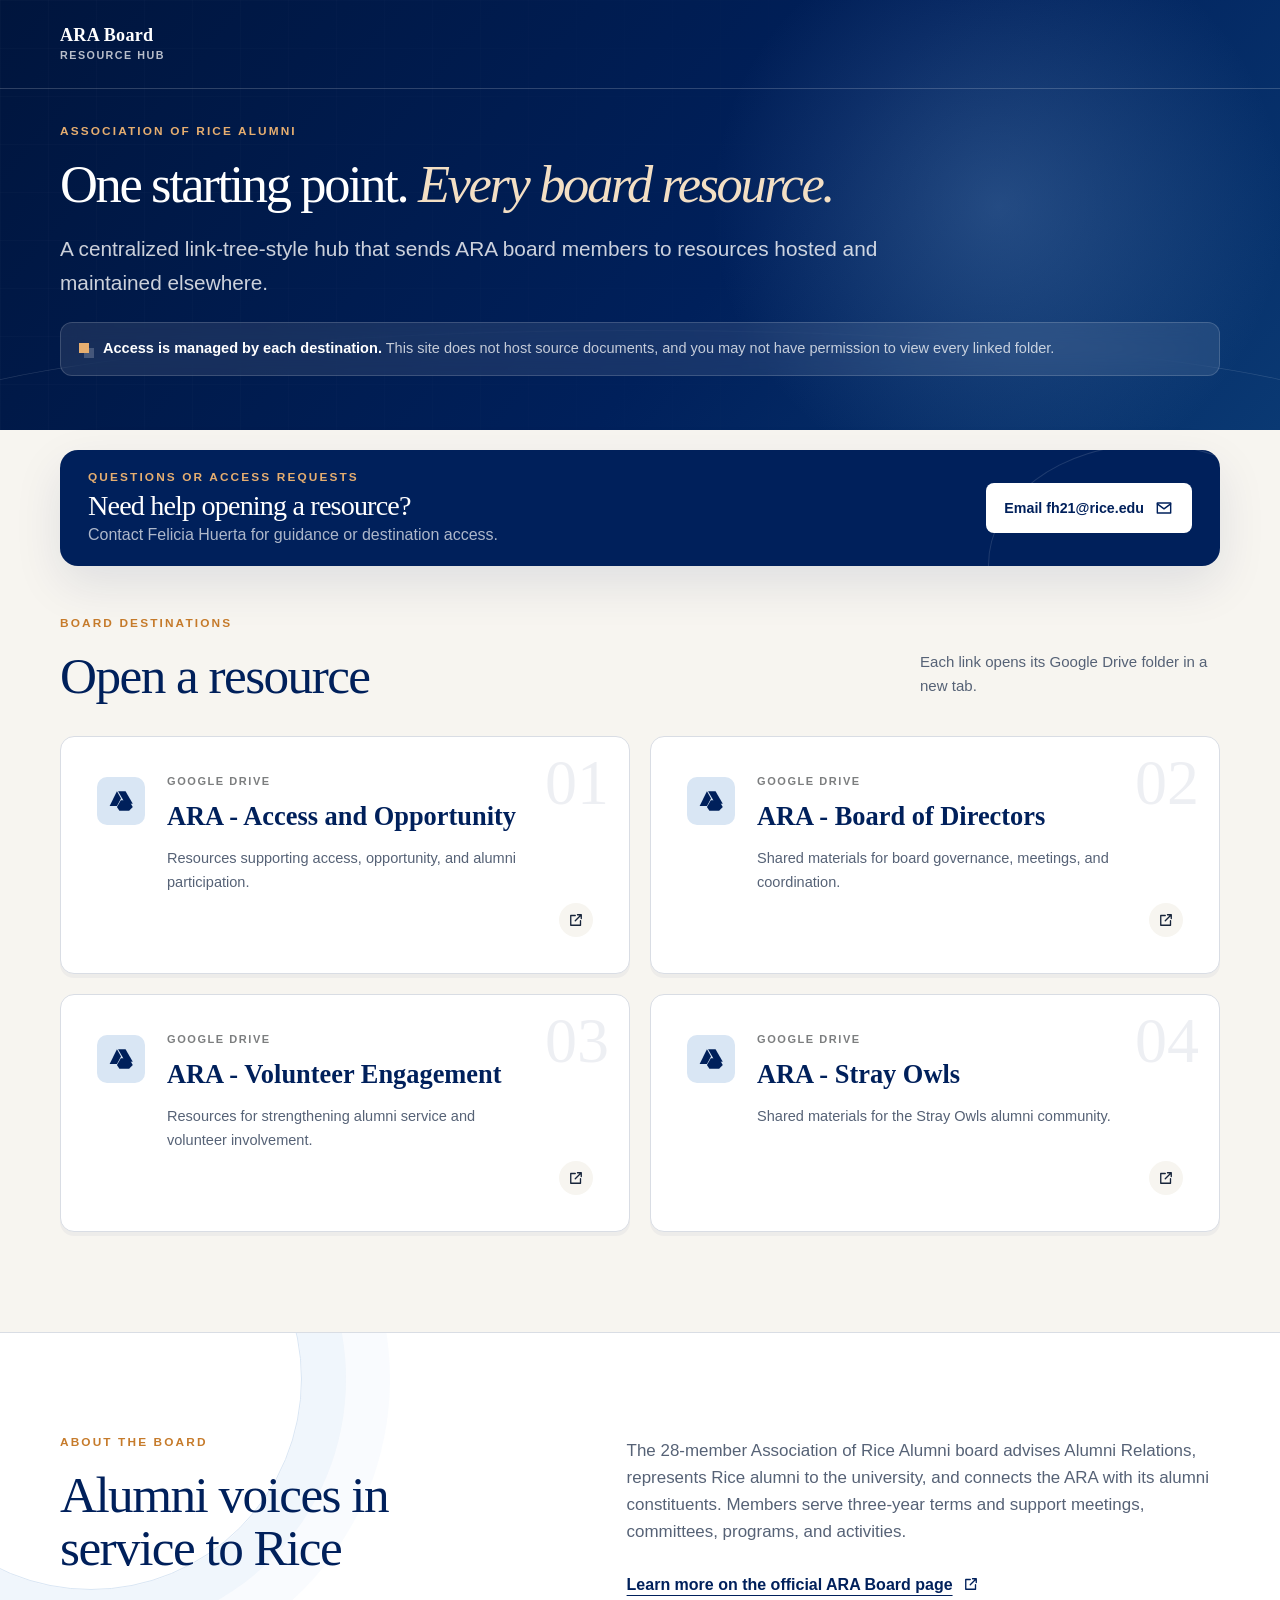
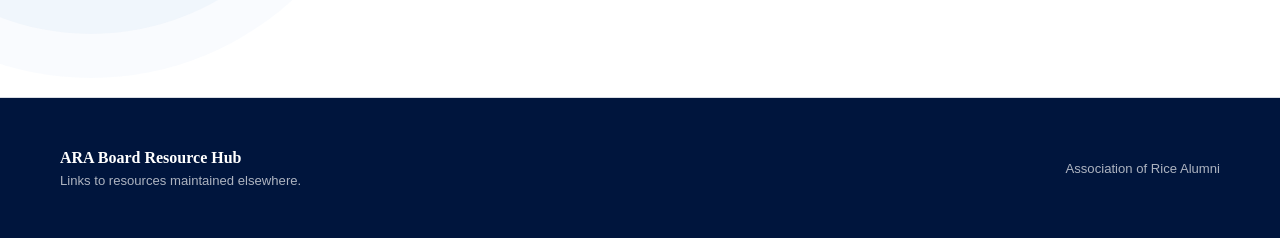
==== index.html @ 68c5cfe3 "Expand and align hero content Co-authored-by: Copilot App <223556219+Copilot@users.noreply.github.co" ====
<!doctype html>
<html lang="en">
  <head>
    <meta charset="utf-8">
    <meta name="viewport" content="width=device-width, initial-scale=1">
    <title>ARA Board Resource Hub</title>
    <meta
      name="description"
      content="A centralized link hub connecting Association of Rice Alumni board members to resources hosted elsewhere."
    >
    <meta name="theme-color" content="#00205b">
    <meta name="color-scheme" content="light">
    <link rel="canonical" href="https://carlincherry.github.io/ara-board-hub/">
    <link rel="icon" href="favicon.svg" type="image/svg+xml">

    <meta property="og:type" content="website">
    <meta property="og:site_name" content="ARA Board Resource Hub">
    <meta property="og:title" content="ARA Board Resource Hub">
    <meta
      property="og:description"
      content="One calm, centralized starting point for Association of Rice Alumni board resources."
    >
    <meta property="og:url" content="https://carlincherry.github.io/ara-board-hub/">
    <meta property="og:image" content="https://carlincherry.github.io/ara-board-hub/social-preview.svg">
    <meta property="og:image:alt" content="ARA Board Resource Hub in Rice Blue with geometric arches">

    <meta name="twitter:card" content="summary_large_image">
    <meta name="twitter:title" content="ARA Board Resource Hub">
    <meta
      name="twitter:description"
      content="A centralized starting point for Association of Rice Alumni board resources."
    >
    <meta name="twitter:image" content="https://carlincherry.github.io/ara-board-hub/social-preview.svg">

    <link rel="stylesheet" href="styles.css">
  </head>
  <body>
    <a class="skip-link" href="#main-content">Skip to main content</a>

    <header class="site-header">
      <div class="shell header-inner">
        <a class="brand" href="./" aria-label="ARA Board Resource Hub home">
          <span>
            <strong>ARA Board</strong>
            <small>Resource Hub</small>
          </span>
        </a>
      </div>
    </header>

    <main id="main-content">
      <section class="hero" aria-labelledby="hero-title">
        <div class="hero-grid" aria-hidden="true"></div>
        <div class="shell hero-inner">
          <div class="hero-copy">
            <p class="eyebrow">Association of Rice Alumni</p>
            <h1 id="hero-title">One starting point. <em>Every board resource.</em></h1>
            <p class="hero-summary">
              A centralized link-tree-style hub that sends ARA board members to
              resources hosted and maintained elsewhere.
            </p>
            <div class="access-note">
              <span class="note-marker" aria-hidden="true"></span>
              <p>
                <strong>Access is managed by each destination.</strong>
                This site does not host source documents, and you may not have
                permission to view every linked folder.
              </p>
            </div>
          </div>

        </div>
        <div class="arch-line" aria-hidden="true"></div>
      </section>

      <section class="contact shell" aria-labelledby="contact-title">
        <div class="contact-card">
          <div>
            <p class="eyebrow">Questions or access requests</p>
            <h2 id="contact-title">Need help opening a resource?</h2>
            <p>Contact Felicia Huerta for guidance or destination access.</p>
          </div>
          <a
            class="button"
            href="mailto:fh21@rice.edu?subject=ARA%20Board%20Resource%20Hub%20Access%20Request"
          >
            Email fh21@rice.edu
            <svg viewBox="0 0 24 24" aria-hidden="true">
              <path d="M4 6h16v12H4Z"/>
              <path d="m4 7 8 6 8-6"/>
            </svg>
          </a>
        </div>
      </section>

      <section class="resources shell" aria-labelledby="resources-title">
        <div class="section-heading">
          <div>
            <p class="eyebrow">Board destinations</p>
            <h2 id="resources-title">Open a resource</h2>
          </div>
          <p>Each link opens its Google Drive folder in a new tab.</p>
        </div>

        <div class="resource-grid">
          <a
            class="resource-card"
            href="https://drive.google.com/drive/folders/0AOT-ZNPkoVrcUk9PVA?usp=notify_sd_md"
            target="_blank"
            rel="noopener noreferrer"
          >
            <span class="card-number" aria-hidden="true">01</span>
            <span class="drive-icon" aria-hidden="true">
              <svg viewBox="0 0 32 32">
                <path d="m11 4 5 9-5 9H2l9-18Z"/>
                <path d="m12.4 4h9.2l8.9 15.5h-9.2Z"/>
                <path d="M11 23.5 15.8 15h10l4.7 8.5-4.5 4.4H14Z"/>
              </svg>
            </span>
            <span class="card-content">
              <span class="card-kicker">Google Drive</span>
              <strong>ARA - Access and Opportunity</strong>
              <span>Resources supporting access, opportunity, and alumni participation.</span>
            </span>
            <span class="external-icon" aria-label="Opens in a new tab">
              <svg viewBox="0 0 24 24" aria-hidden="true">
                <path d="M14 5h5v5M19 5l-8 8M18 13v6H5V6h6"/>
              </svg>
            </span>
          </a>

          <a
            class="resource-card"
            href="https://drive.google.com/drive/folders/0AHT7rXlVCtpeUk9PVA?usp=notify_sd_md"
            target="_blank"
            rel="noopener noreferrer"
          >
            <span class="card-number" aria-hidden="true">02</span>
            <span class="drive-icon" aria-hidden="true">
              <svg viewBox="0 0 32 32">
                <path d="m11 4 5 9-5 9H2l9-18Z"/>
                <path d="m12.4 4h9.2l8.9 15.5h-9.2Z"/>
                <path d="M11 23.5 15.8 15h10l4.7 8.5-4.5 4.4H14Z"/>
              </svg>
            </span>
            <span class="card-content">
              <span class="card-kicker">Google Drive</span>
              <strong>ARA - Board of Directors</strong>
              <span>Shared materials for board governance, meetings, and coordination.</span>
            </span>
            <span class="external-icon" aria-label="Opens in a new tab">
              <svg viewBox="0 0 24 24" aria-hidden="true">
                <path d="M14 5h5v5M19 5l-8 8M18 13v6H5V6h6"/>
              </svg>
            </span>
          </a>

          <a
            class="resource-card"
            href="https://drive.google.com/drive/folders/0AP854GSieZZxUk9PVA?usp=notify_sd_md"
            target="_blank"
            rel="noopener noreferrer"
          >
            <span class="card-number" aria-hidden="true">03</span>
            <span class="drive-icon" aria-hidden="true">
              <svg viewBox="0 0 32 32">
                <path d="m11 4 5 9-5 9H2l9-18Z"/>
                <path d="m12.4 4h9.2l8.9 15.5h-9.2Z"/>
                <path d="M11 23.5 15.8 15h10l4.7 8.5-4.5 4.4H14Z"/>
              </svg>
            </span>
            <span class="card-content">
              <span class="card-kicker">Google Drive</span>
              <strong>ARA - Volunteer Engagement</strong>
              <span>Resources for strengthening alumni service and volunteer involvement.</span>
            </span>
            <span class="external-icon" aria-label="Opens in a new tab">
              <svg viewBox="0 0 24 24" aria-hidden="true">
                <path d="M14 5h5v5M19 5l-8 8M18 13v6H5V6h6"/>
              </svg>
            </span>
          </a>

          <a
            class="resource-card"
            href="https://drive.google.com/drive/folders/0AAmMBZt8dswPUk9PVA?usp=notify_sd_md"
            target="_blank"
            rel="noopener noreferrer"
          >
            <span class="card-number" aria-hidden="true">04</span>
            <span class="drive-icon" aria-hidden="true">
              <svg viewBox="0 0 32 32">
                <path d="m11 4 5 9-5 9H2l9-18Z"/>
                <path d="m12.4 4h9.2l8.9 15.5h-9.2Z"/>
                <path d="M11 23.5 15.8 15h10l4.7 8.5-4.5 4.4H14Z"/>
              </svg>
            </span>
            <span class="card-content">
              <span class="card-kicker">Google Drive</span>
              <strong>ARA - Stray Owls</strong>
              <span>Shared materials for the Stray Owls alumni community.</span>
            </span>
            <span class="external-icon" aria-label="Opens in a new tab">
              <svg viewBox="0 0 24 24" aria-hidden="true">
                <path d="M14 5h5v5M19 5l-8 8M18 13v6H5V6h6"/>
              </svg>
            </span>
          </a>
        </div>
      </section>

      <section class="board-context" aria-labelledby="board-title">
        <div class="shell context-grid">
          <div class="context-heading">
            <p class="eyebrow">About the board</p>
            <h2 id="board-title">Alumni voices in service to Rice</h2>
          </div>
          <div class="context-copy">
            <p>
              The 28-member Association of Rice Alumni board advises Alumni
              Relations, represents Rice alumni to the university, and connects
              the ARA with its alumni constituents. Members serve three-year
              terms and support meetings, committees, programs, and activities.
            </p>
            <a
              class="text-link"
              href="https://alumni.rice.edu/board"
              target="_blank"
              rel="noopener noreferrer"
            >
              Learn more on the official ARA Board page
              <svg viewBox="0 0 24 24" aria-hidden="true">
                <path d="M14 5h5v5M19 5l-8 8M18 13v6H5V6h6"/>
              </svg>
            </a>
          </div>
        </div>
      </section>

    </main>

    <footer class="site-footer">
      <div class="shell footer-inner">
        <p><strong>ARA Board Resource Hub</strong><br>Links to resources maintained elsewhere.</p>
        <p>Association of Rice Alumni</p>
      </div>
    </footer>
  </body>
</html>
---- styles.css ----
:root {
  --rice-blue: #00205b;
  --rice-blue-deep: #00153d;
  --rice-blue-light: #d9e6f4;
  --rice-gray: #7c7e7f;
  --ink: #17243a;
  --muted: #566276;
  --paper: #f7f5f0;
  --white: #ffffff;
  --warm: #c67b2b;
  --warm-light: #f3dfc4;
  --line: #d9dde4;
  --shadow: 0 18px 48px rgba(0, 32, 91, 0.1);
  --serif: Georgia, "Times New Roman", serif;
  --sans: Inter, ui-sans-serif, -apple-system, BlinkMacSystemFont, "Segoe UI", sans-serif;
}

* {
  box-sizing: border-box;
}

html {
  scroll-behavior: smooth;
}

body {
  margin: 0;
  color: var(--ink);
  background: var(--paper);
  font-family: var(--sans);
  line-height: 1.6;
  -webkit-font-smoothing: antialiased;
}

a {
  color: inherit;
}

svg {
  display: block;
}

.shell {
  width: min(1160px, calc(100% - 40px));
  margin-inline: auto;
}

.skip-link {
  position: fixed;
  z-index: 100;
  top: 12px;
  left: 12px;
  padding: 10px 16px;
  color: var(--white);
  background: var(--rice-blue);
  border-radius: 6px;
  font-weight: 700;
  transform: translateY(-150%);
  transition: transform 160ms ease;
}

.skip-link:focus {
  transform: translateY(0);
}

:focus-visible {
  outline: 3px solid var(--warm);
  outline-offset: 4px;
}

.site-header {
  position: absolute;
  z-index: 10;
  top: 0;
  width: 100%;
  color: var(--white);
  border-bottom: 1px solid rgba(255, 255, 255, 0.18);
}

.header-inner {
  display: flex;
  min-height: 88px;
  align-items: center;
  justify-content: space-between;
  gap: 24px;
}

.brand {
  display: inline-flex;
  align-items: center;
  text-decoration: none;
}

.brand span {
  display: grid;
  line-height: 1.1;
}

.brand strong {
  font-family: var(--serif);
  font-size: 1.13rem;
  letter-spacing: 0.015em;
}

.brand small {
  margin-top: 4px;
  color: rgba(255, 255, 255, 0.72);
  font-size: 0.67rem;
  font-weight: 700;
  letter-spacing: 0.14em;
  text-transform: uppercase;
}

.hero {
  position: relative;
  min-height: 430px;
  overflow: hidden;
  color: var(--white);
  background:
    radial-gradient(circle at 78% 48%, rgba(112, 156, 205, 0.3), transparent 28%),
    linear-gradient(130deg, var(--rice-blue-deep), var(--rice-blue) 58%, #0a3973);
}

.hero-grid {
  position: absolute;
  inset: 0;
  opacity: 0.14;
  background-image:
    linear-gradient(rgba(255, 255, 255, 0.12) 1px, transparent 1px),
    linear-gradient(90deg, rgba(255, 255, 255, 0.12) 1px, transparent 1px);
  background-size: 48px 48px;
  mask-image: linear-gradient(to right, black, transparent 78%);
}

.hero-inner {
  position: relative;
  z-index: 1;
  display: grid;
  min-height: 430px;
  padding-block: 104px 36px;
  align-items: center;
  grid-template-columns: minmax(0, 1fr);
}

.eyebrow {
  margin: 0 0 16px;
  color: var(--warm);
  font-size: 0.74rem;
  font-weight: 800;
  letter-spacing: 0.18em;
  text-transform: uppercase;
}

.hero .eyebrow {
  color: #e6ae70;
}

h1,
h2 {
  margin: 0;
  font-family: var(--serif);
  font-weight: 500;
  line-height: 1.04;
}

h1 {
  max-width: 1160px;
  font-size: clamp(2.65rem, 4.1vw, 3.85rem);
  letter-spacing: -0.045em;
}

h1 em {
  color: var(--warm-light);
  font-weight: inherit;
}

h2 {
  color: var(--rice-blue);
  font-size: clamp(2.1rem, 4vw, 3.35rem);
  letter-spacing: -0.03em;
}

.hero-summary {
  max-width: 920px;
  margin: 20px 0 0;
  color: rgba(255, 255, 255, 0.8);
  font-size: clamp(1.05rem, 1.8vw, 1.3rem);
  line-height: 1.65;
}

.access-note {
  display: flex;
  max-width: 1160px;
  margin-top: 22px;
  padding: 14px 18px;
  align-items: flex-start;
  gap: 14px;
  background: rgba(255, 255, 255, 0.09);
  border: 1px solid rgba(255, 255, 255, 0.16);
  border-radius: 12px;
  backdrop-filter: blur(10px);
}

.note-marker {
  width: 10px;
  height: 10px;
  margin-top: 6px;
  flex: 0 0 auto;
  background: #e6ae70;
  box-shadow: 5px 5px 0 rgba(255, 255, 255, 0.2);
}

.access-note p {
  margin: 0;
  color: rgba(255, 255, 255, 0.75);
  font-size: 0.91rem;
}

.access-note strong {
  color: var(--white);
}

.arch-line {
  position: absolute;
  bottom: -120px;
  left: 50%;
  width: 120%;
  height: 220px;
  border: 1px solid rgba(255, 255, 255, 0.14);
  border-radius: 50% 50% 0 0;
  transform: translateX(-50%);
}

.resources {
  padding-block: 48px 100px;
}

.section-heading {
  display: flex;
  margin-bottom: 34px;
  align-items: end;
  justify-content: space-between;
  gap: 30px;
}

.section-heading p:last-child {
  max-width: 300px;
  margin: 0 0 4px;
  color: var(--muted);
  font-size: 0.94rem;
}

.resource-grid {
  display: grid;
  grid-template-columns: repeat(2, minmax(0, 1fr));
  gap: 20px;
}

.resource-card {
  position: relative;
  display: grid;
  min-height: 238px;
  padding: 36px;
  overflow: hidden;
  color: var(--ink);
  background: var(--white);
  border: 1px solid var(--line);
  border-radius: 14px;
  box-shadow: 0 4px 0 rgba(0, 32, 91, 0.04);
  text-decoration: none;
  grid-template-columns: auto 1fr auto;
  gap: 22px;
  transition:
    border-color 220ms ease,
    box-shadow 220ms ease,
    transform 220ms ease;
}

.resource-card::after {
  position: absolute;
  right: 0;
  bottom: 0;
  width: 74px;
  height: 74px;
  background: var(--rice-blue-light);
  border-radius: 80px 0 0;
  content: "";
  opacity: 0;
  transition: opacity 220ms ease;
}

.resource-card:hover {
  border-color: rgba(0, 32, 91, 0.35);
  box-shadow: var(--shadow);
  transform: translateY(-5px);
}

.resource-card:hover::after {
  opacity: 0.6;
}

.card-number {
  position: absolute;
  top: 14px;
  right: 20px;
  color: rgba(0, 32, 91, 0.07);
  font-family: var(--serif);
  font-size: 4rem;
  line-height: 1;
}

.drive-icon {
  display: grid;
  width: 48px;
  height: 48px;
  margin-top: 4px;
  background: var(--rice-blue-light);
  border-radius: 10px;
  place-items: center;
}

.drive-icon svg {
  width: 26px;
  fill: var(--rice-blue);
}

.card-content {
  display: flex;
  flex-direction: column;
}

.card-kicker {
  margin-bottom: 10px;
  color: var(--rice-gray);
  font-size: 0.69rem;
  font-weight: 800;
  letter-spacing: 0.14em;
  text-transform: uppercase;
}

.card-content strong {
  max-width: 360px;
  color: var(--rice-blue);
  font-family: var(--serif);
  font-size: 1.65rem;
  font-weight: 600;
  line-height: 1.16;
}

.card-content > span:last-child {
  max-width: 360px;
  margin-top: 16px;
  color: var(--muted);
  font-size: 0.91rem;
}

.external-icon {
  position: relative;
  z-index: 1;
  display: grid;
  width: 34px;
  height: 34px;
  align-self: end;
  background: var(--paper);
  border-radius: 50%;
  place-items: center;
  transition:
    background 220ms ease,
    color 220ms ease;
}

.resource-card:hover .external-icon {
  color: var(--white);
  background: var(--rice-blue);
}

.external-icon svg,
.text-link svg {
  width: 18px;
  fill: none;
  stroke: currentColor;
  stroke-linecap: round;
  stroke-linejoin: round;
  stroke-width: 1.8;
}

.board-context {
  position: relative;
  padding-block: 100px;
  overflow: hidden;
  background: var(--white);
  border-block: 1px solid var(--line);
}

.board-context::before {
  position: absolute;
  top: -165px;
  left: -120px;
  width: 420px;
  height: 420px;
  border: 1px solid var(--rice-blue-light);
  border-radius: 50%;
  box-shadow:
    0 0 0 44px rgba(217, 230, 244, 0.3),
    0 0 0 88px rgba(217, 230, 244, 0.16);
  content: "";
}

.context-grid {
  position: relative;
  display: grid;
  grid-template-columns: 0.85fr 1.15fr;
  gap: clamp(60px, 10vw, 130px);
}

.context-copy p {
  margin: 4px 0 26px;
  color: var(--muted);
  font-size: 1.06rem;
}

.text-link {
  display: inline-flex;
  color: var(--rice-blue);
  align-items: center;
  gap: 9px;
  font-weight: 750;
  text-decoration-thickness: 1px;
  text-underline-offset: 5px;
}

.contact {
  padding-block: 20px 0;
}

.contact-card {
  position: relative;
  display: grid;
  padding: 18px 28px;
  overflow: hidden;
  color: var(--white);
  background: var(--rice-blue);
  border-radius: 18px;
  box-shadow: var(--shadow);
  grid-template-columns: 1fr auto;
  align-items: center;
  gap: 20px;
}

.contact-card::after {
  position: absolute;
  right: -90px;
  bottom: -120px;
  width: 320px;
  height: 240px;
  border: 1px solid rgba(255, 255, 255, 0.12);
  border-radius: 50% 50% 0 0;
  content: "";
}

.contact-card .eyebrow {
  margin-bottom: 4px;
  color: #e6ae70;
}

.contact-card h2 {
  color: var(--white);
  font-size: clamp(1.55rem, 2.2vw, 2rem);
}

.contact-card p:last-child {
  margin: 2px 0 0;
  color: rgba(255, 255, 255, 0.68);
}

.button {
  position: relative;
  z-index: 1;
  display: inline-flex;
  padding: 14px 18px;
  color: var(--rice-blue);
  background: var(--white);
  border-radius: 8px;
  align-items: center;
  gap: 10px;
  font-size: 0.89rem;
  font-weight: 800;
  text-decoration: none;
  transition:
    background 180ms ease,
    transform 180ms ease;
}

.button:hover {
  background: var(--warm-light);
  transform: translateY(-2px);
}

.button svg {
  width: 20px;
  fill: none;
  stroke: currentColor;
  stroke-linecap: round;
  stroke-linejoin: round;
  stroke-width: 1.7;
}

.site-footer {
  color: rgba(255, 255, 255, 0.68);
  background: var(--rice-blue-deep);
}

.footer-inner {
  display: flex;
  min-height: 140px;
  padding-block: 30px;
  align-items: center;
  justify-content: space-between;
  gap: 24px;
  font-size: 0.82rem;
}

.footer-inner p {
  margin: 0;
}

.footer-inner strong {
  color: var(--white);
  font-family: var(--serif);
  font-size: 1rem;
}

@media (max-width: 860px) {
  .hero-inner {
    grid-template-columns: 1fr;
  }

  .resource-grid {
    grid-template-columns: 1fr;
  }

  .context-grid {
    grid-template-columns: 1fr;
    gap: 42px;
  }

  .contact-card {
    grid-template-columns: 1fr;
  }

  .contact-card .button {
    justify-self: start;
  }
}

@media (max-width: 580px) {
  .shell {
    width: min(100% - 28px, 1160px);
  }

  .header-inner {
    min-height: 78px;
  }

  .hero,
  .hero-inner {
    min-height: 510px;
  }

  .hero-inner {
    padding-block: 116px 52px;
  }

  h1 {
    font-size: clamp(2.65rem, 13vw, 3.7rem);
  }

  .access-note {
    padding: 16px;
  }

  .resources {
    padding-block: 62px 80px;
  }

  .section-heading {
    align-items: start;
    flex-direction: column;
  }

  .resource-card {
    min-height: 250px;
    padding: 28px 24px;
    grid-template-columns: 42px 1fr;
    gap: 16px;
  }

  .drive-icon {
    width: 42px;
    height: 42px;
  }

  .external-icon {
    position: absolute;
    right: 22px;
    bottom: 22px;
  }

  .card-content strong {
    font-size: 1.45rem;
  }

  .board-context {
    padding-block: 80px;
  }

  .contact {
    padding-block: 20px 0;
  }

  .contact-card {
    padding: 30px 24px;
    grid-template-columns: 1fr;
  }

  .contact-card .button {
    width: 100%;
    grid-column: auto;
    justify-content: center;
  }

  .footer-inner {
    min-height: 160px;
    align-items: flex-start;
    flex-direction: column;
    justify-content: center;
  }
}

@media (prefers-reduced-motion: reduce) {
  html {
    scroll-behavior: auto;
  }

  *,
  *::before,
  *::after {
    scroll-behavior: auto !important;
    transition-duration: 0.01ms !important;
    animation-duration: 0.01ms !important;
    animation-iteration-count: 1 !important;
  }
}
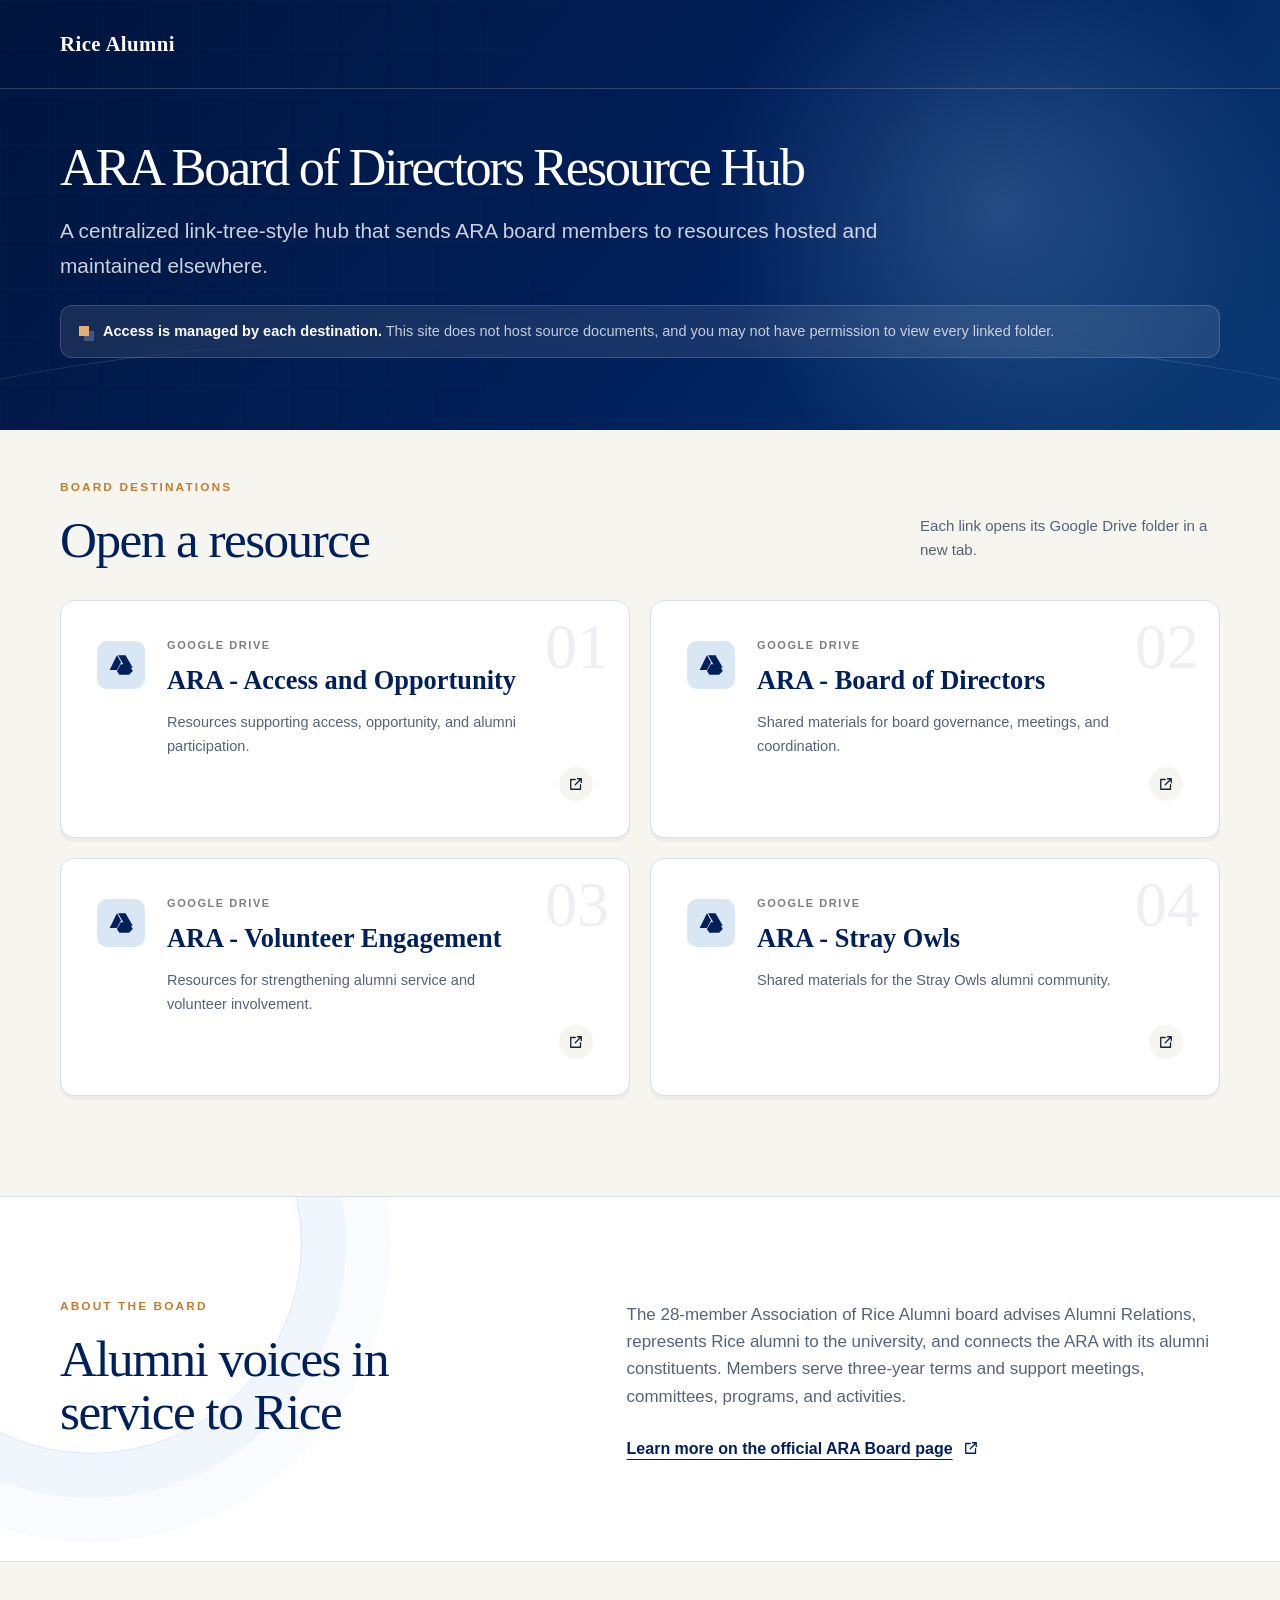
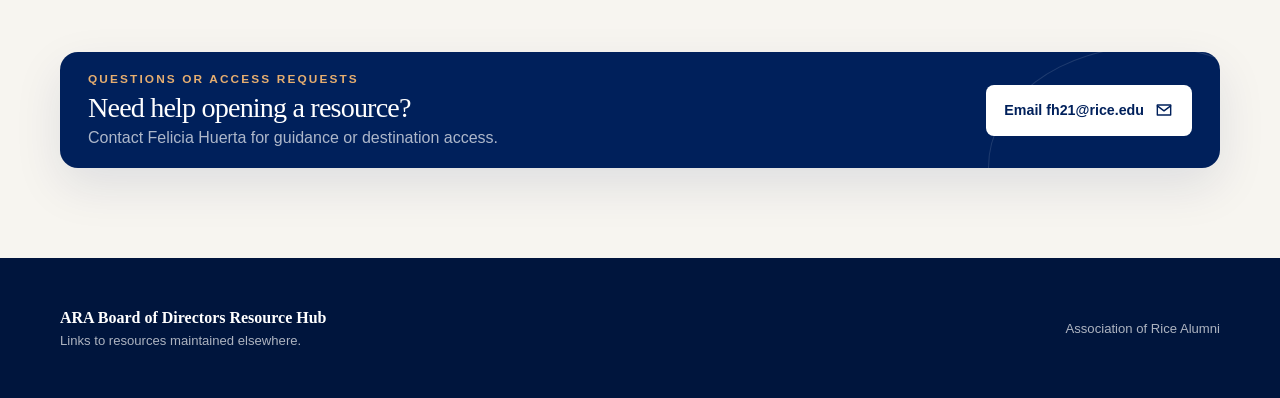
==== commit 07d13288: "Clarify hub naming and hierarchy Co-authored-by: Copilot App <223556219+Copilot@users.noreply.github" ====
--- a/index.html
+++ b/index.html
@@ -3,7 +3,7 @@
   <head>
     <meta charset="utf-8">
     <meta name="viewport" content="width=device-width, initial-scale=1">
-    <title>ARA Board Resource Hub</title>
+    <title>ARA Board of Directors Resource Hub</title>
     <meta
       name="description"
       content="A centralized link hub connecting Association of Rice Alumni board members to resources hosted elsewhere."
@@ -14,8 +14,8 @@
     <link rel="icon" href="favicon.svg" type="image/svg+xml">
 
     <meta property="og:type" content="website">
-    <meta property="og:site_name" content="ARA Board Resource Hub">
-    <meta property="og:title" content="ARA Board Resource Hub">
+    <meta property="og:site_name" content="ARA Board of Directors Resource Hub">
+    <meta property="og:title" content="ARA Board of Directors Resource Hub">
     <meta
       property="og:description"
       content="One calm, centralized starting point for Association of Rice Alumni board resources."
@@ -25,7 +25,7 @@
     <meta property="og:image:alt" content="ARA Board Resource Hub in Rice Blue with geometric arches">
 
     <meta name="twitter:card" content="summary_large_image">
-    <meta name="twitter:title" content="ARA Board Resource Hub">
+    <meta name="twitter:title" content="ARA Board of Directors Resource Hub">
     <meta
       name="twitter:description"
       content="A centralized starting point for Association of Rice Alumni board resources."
@@ -39,11 +39,8 @@
 
     <header class="site-header">
       <div class="shell header-inner">
-        <a class="brand" href="./" aria-label="ARA Board Resource Hub home">
-          <span>
-            <strong>ARA Board</strong>
-            <small>Resource Hub</small>
-          </span>
+        <a class="brand" href="./" aria-label="ARA Board of Directors Resource Hub home">
+          <strong>Rice Alumni</strong>
         </a>
       </div>
     </header>
@@ -53,8 +50,7 @@
         <div class="hero-grid" aria-hidden="true"></div>
         <div class="shell hero-inner">
           <div class="hero-copy">
-            <p class="eyebrow">Association of Rice Alumni</p>
-            <h1 id="hero-title">One starting point. <em>Every board resource.</em></h1>
+            <h1 id="hero-title">ARA Board of Directors Resource Hub</h1>
             <p class="hero-summary">
               A centralized link-tree-style hub that sends ARA board members to
               resources hosted and maintained elsewhere.
@@ -71,26 +67,6 @@
 
         </div>
         <div class="arch-line" aria-hidden="true"></div>
-      </section>
-
-      <section class="contact shell" aria-labelledby="contact-title">
-        <div class="contact-card">
-          <div>
-            <p class="eyebrow">Questions or access requests</p>
-            <h2 id="contact-title">Need help opening a resource?</h2>
-            <p>Contact Felicia Huerta for guidance or destination access.</p>
-          </div>
-          <a
-            class="button"
-            href="mailto:fh21@rice.edu?subject=ARA%20Board%20Resource%20Hub%20Access%20Request"
-          >
-            Email fh21@rice.edu
-            <svg viewBox="0 0 24 24" aria-hidden="true">
-              <path d="M4 6h16v12H4Z"/>
-              <path d="m4 7 8 6 8-6"/>
-            </svg>
-          </a>
-        </div>
       </section>
 
       <section class="resources shell" aria-labelledby="resources-title">
@@ -237,11 +213,31 @@
         </div>
       </section>
 
+      <section class="contact shell" aria-labelledby="contact-title">
+        <div class="contact-card">
+          <div>
+            <p class="eyebrow">Questions or access requests</p>
+            <h2 id="contact-title">Need help opening a resource?</h2>
+            <p>Contact Felicia Huerta for guidance or destination access.</p>
+          </div>
+          <a
+            class="button"
+            href="mailto:fh21@rice.edu?subject=ARA%20Board%20Resource%20Hub%20Access%20Request"
+          >
+            Email fh21@rice.edu
+            <svg viewBox="0 0 24 24" aria-hidden="true">
+              <path d="M4 6h16v12H4Z"/>
+              <path d="m4 7 8 6 8-6"/>
+            </svg>
+          </a>
+        </div>
+      </section>
+
     </main>
 
     <footer class="site-footer">
       <div class="shell footer-inner">
-        <p><strong>ARA Board Resource Hub</strong><br>Links to resources maintained elsewhere.</p>
+        <p><strong>ARA Board of Directors Resource Hub</strong><br>Links to resources maintained elsewhere.</p>
         <p>Association of Rice Alumni</p>
       </div>
     </footer>
--- a/styles.css
+++ b/styles.css
@@ -91,24 +91,10 @@
   text-decoration: none;
 }
 
-.brand span {
-  display: grid;
-  line-height: 1.1;
-}
-
 .brand strong {
   font-family: var(--serif);
-  font-size: 1.13rem;
-  letter-spacing: 0.015em;
-}
-
-.brand small {
-  margin-top: 4px;
-  color: rgba(255, 255, 255, 0.72);
-  font-size: 0.67rem;
-  font-weight: 700;
-  letter-spacing: 0.14em;
-  text-transform: uppercase;
+  font-size: 1.3rem;
+  letter-spacing: 0.02em;
 }
 
 .hero {
@@ -151,10 +137,6 @@
   text-transform: uppercase;
 }
 
-.hero .eyebrow {
-  color: #e6ae70;
-}
-
 h1,
 h2 {
   margin: 0;
@@ -167,11 +149,6 @@
   max-width: 1160px;
   font-size: clamp(2.65rem, 4.1vw, 3.85rem);
   letter-spacing: -0.045em;
-}
-
-h1 em {
-  color: var(--warm-light);
-  font-weight: inherit;
 }
 
 h2 {
@@ -430,7 +407,7 @@
 }
 
 .contact {
-  padding-block: 20px 0;
+  padding-block: 90px;
 }
 
 .contact-card {
@@ -615,7 +592,7 @@
   }
 
   .contact {
-    padding-block: 20px 0;
+    padding-block: 70px;
   }
 
   .contact-card {
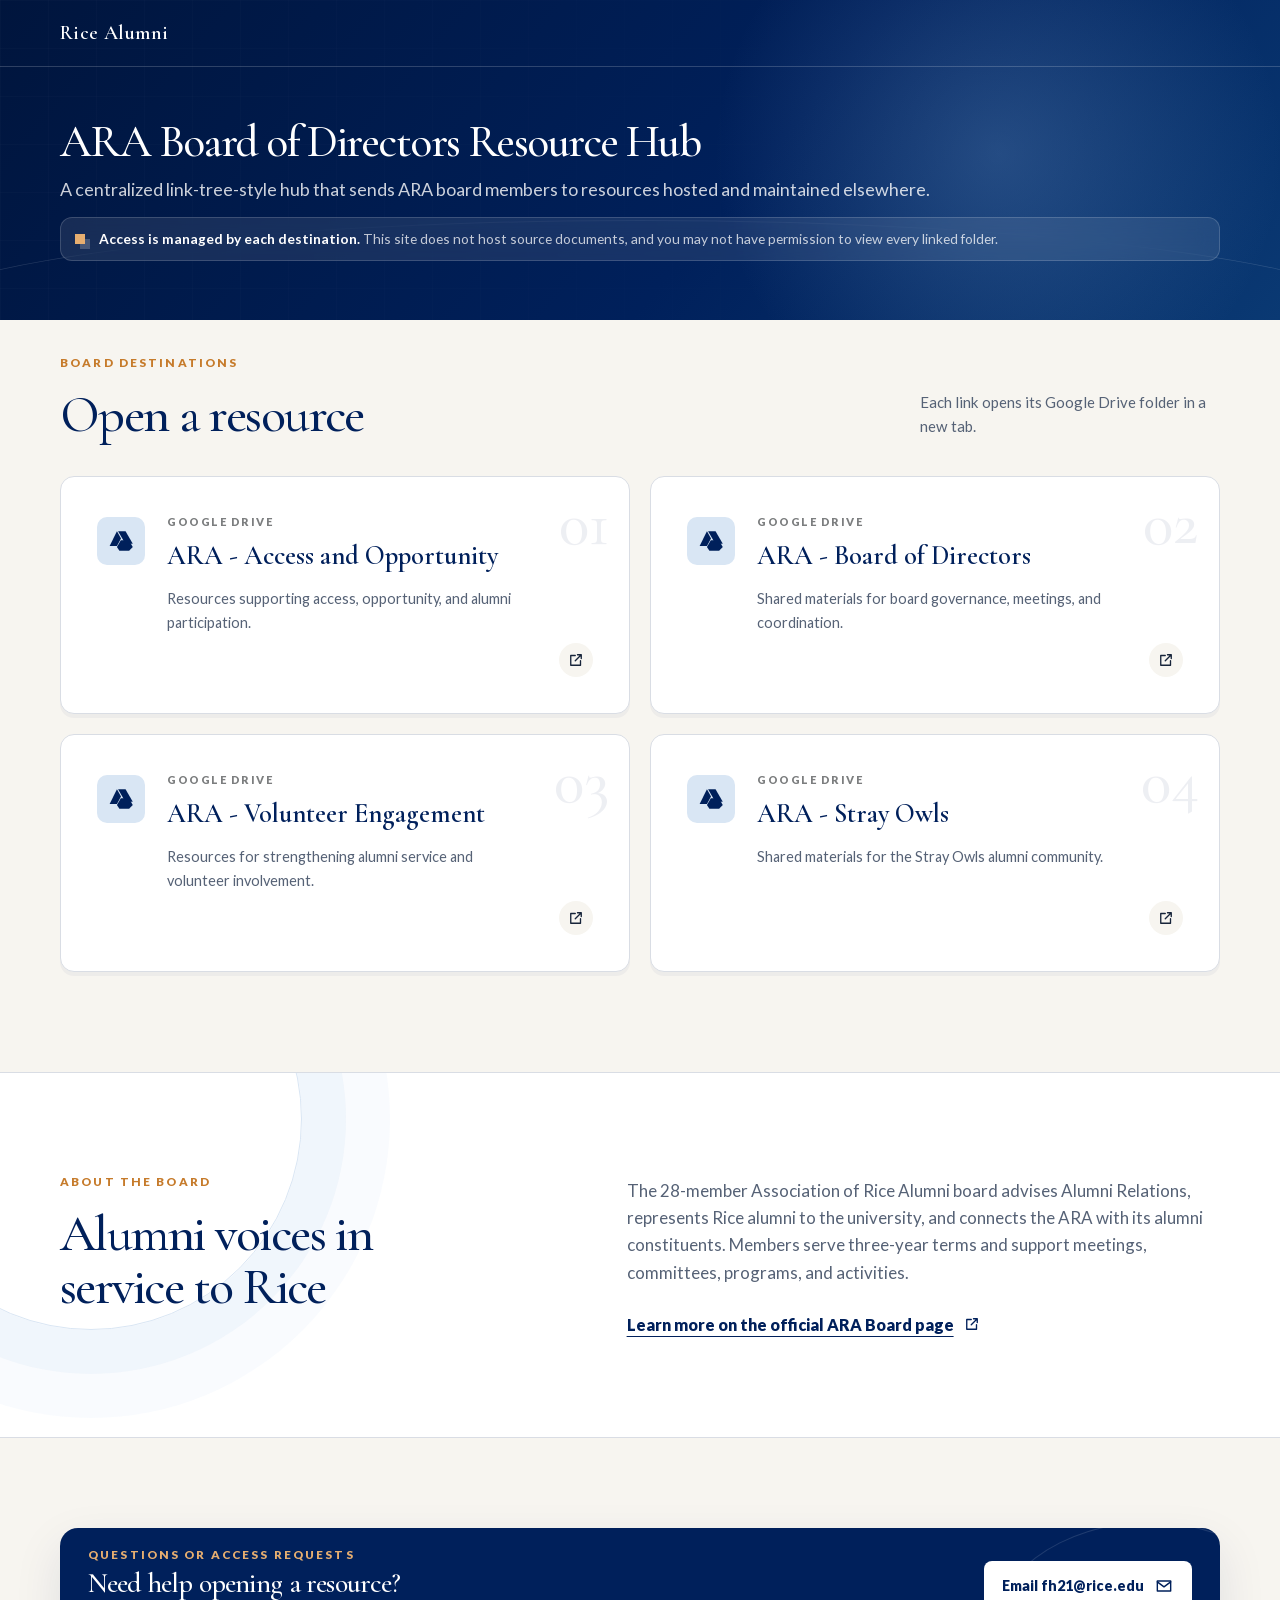
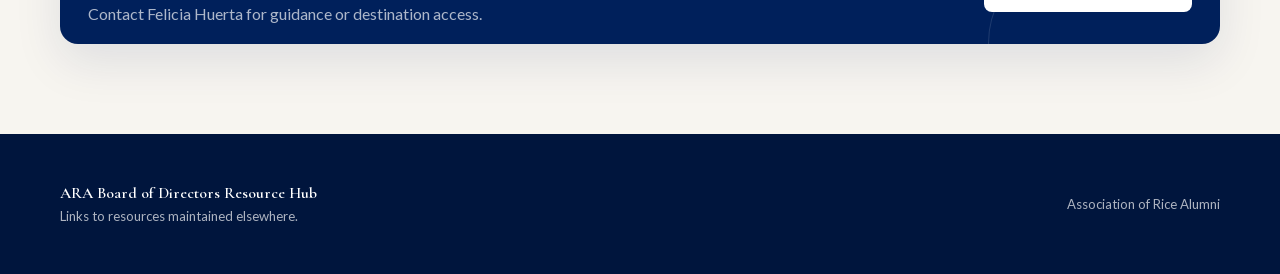
==== commit a9cf5f12: "Apply Rice typography and compact hero Co-authored-by: Copilot App <223556219+Copilot@users.noreply." ====
--- a/index.html
+++ b/index.html
@@ -12,6 +12,20 @@
     <meta name="color-scheme" content="light">
     <link rel="canonical" href="https://carlincherry.github.io/ara-board-hub/">
     <link rel="icon" href="favicon.svg" type="image/svg+xml">
+    <link
+      rel="preload"
+      href="assets/fonts/cormorant-garamond-latin.woff2"
+      as="font"
+      type="font/woff2"
+      crossorigin
+    >
+    <link
+      rel="preload"
+      href="assets/fonts/lato-regular-latin.woff2"
+      as="font"
+      type="font/woff2"
+      crossorigin
+    >
 
     <meta property="og:type" content="website">
     <meta property="og:site_name" content="ARA Board of Directors Resource Hub">
--- a/styles.css
+++ b/styles.css
@@ -1,3 +1,35 @@
+@font-face {
+  font-family: "Cormorant Garamond";
+  font-style: normal;
+  font-weight: 500 600;
+  font-display: swap;
+  src: url("assets/fonts/cormorant-garamond-latin.woff2") format("woff2");
+}
+
+@font-face {
+  font-family: "Lato";
+  font-style: normal;
+  font-weight: 400;
+  font-display: swap;
+  src: url("assets/fonts/lato-regular-latin.woff2") format("woff2");
+}
+
+@font-face {
+  font-family: "Lato";
+  font-style: normal;
+  font-weight: 700;
+  font-display: swap;
+  src: url("assets/fonts/lato-bold-latin.woff2") format("woff2");
+}
+
+@font-face {
+  font-family: "Lato";
+  font-style: normal;
+  font-weight: 900;
+  font-display: swap;
+  src: url("assets/fonts/lato-black-latin.woff2") format("woff2");
+}
+
 :root {
   --rice-blue: #00205b;
   --rice-blue-deep: #00153d;
@@ -11,8 +43,8 @@
   --warm-light: #f3dfc4;
   --line: #d9dde4;
   --shadow: 0 18px 48px rgba(0, 32, 91, 0.1);
-  --serif: Georgia, "Times New Roman", serif;
-  --sans: Inter, ui-sans-serif, -apple-system, BlinkMacSystemFont, "Segoe UI", sans-serif;
+  --serif: "Cormorant Garamond", Georgia, "Times New Roman", serif;
+  --sans: "Lato", ui-sans-serif, -apple-system, BlinkMacSystemFont, "Segoe UI", sans-serif;
 }
 
 * {
@@ -79,7 +111,7 @@
 
 .header-inner {
   display: flex;
-  min-height: 88px;
+  min-height: 66px;
   align-items: center;
   justify-content: space-between;
   gap: 24px;
@@ -93,13 +125,14 @@
 
 .brand strong {
   font-family: var(--serif);
-  font-size: 1.3rem;
+  font-size: 1.25rem;
+  font-weight: 600;
   letter-spacing: 0.02em;
 }
 
 .hero {
   position: relative;
-  min-height: 430px;
+  min-height: 320px;
   overflow: hidden;
   color: var(--white);
   background:
@@ -122,8 +155,8 @@
   position: relative;
   z-index: 1;
   display: grid;
-  min-height: 430px;
-  padding-block: 104px 36px;
+  min-height: 320px;
+  padding-block: 82px 22px;
   align-items: center;
   grid-template-columns: minmax(0, 1fr);
 }
@@ -147,8 +180,8 @@
 
 h1 {
   max-width: 1160px;
-  font-size: clamp(2.65rem, 4.1vw, 3.85rem);
-  letter-spacing: -0.045em;
+  font-size: clamp(2.35rem, 3.5vw, 3.25rem);
+  letter-spacing: -0.035em;
 }
 
 h2 {
@@ -159,17 +192,17 @@
 
 .hero-summary {
   max-width: 920px;
-  margin: 20px 0 0;
+  margin: 10px 0 0;
   color: rgba(255, 255, 255, 0.8);
-  font-size: clamp(1.05rem, 1.8vw, 1.3rem);
-  line-height: 1.65;
+  font-size: clamp(0.98rem, 1.5vw, 1.12rem);
+  line-height: 1.5;
 }
 
 .access-note {
   display: flex;
   max-width: 1160px;
-  margin-top: 22px;
-  padding: 14px 18px;
+  margin-top: 14px;
+  padding: 10px 14px;
   align-items: flex-start;
   gap: 14px;
   background: rgba(255, 255, 255, 0.09);
@@ -190,7 +223,7 @@
 .access-note p {
   margin: 0;
   color: rgba(255, 255, 255, 0.75);
-  font-size: 0.91rem;
+  font-size: 0.86rem;
 }
 
 .access-note strong {
@@ -209,7 +242,7 @@
 }
 
 .resources {
-  padding-block: 48px 100px;
+  padding-block: 34px 100px;
 }
 
 .section-heading {
@@ -536,20 +569,20 @@
   }
 
   .header-inner {
-    min-height: 78px;
+    min-height: 64px;
   }
 
   .hero,
   .hero-inner {
-    min-height: 510px;
+    min-height: 430px;
   }
 
   .hero-inner {
-    padding-block: 116px 52px;
+    padding-block: 86px 30px;
   }
 
   h1 {
-    font-size: clamp(2.65rem, 13vw, 3.7rem);
+    font-size: clamp(2.25rem, 11vw, 3.1rem);
   }
 
   .access-note {
@@ -557,7 +590,7 @@
   }
 
   .resources {
-    padding-block: 62px 80px;
+    padding-block: 42px 80px;
   }
 
   .section-heading {
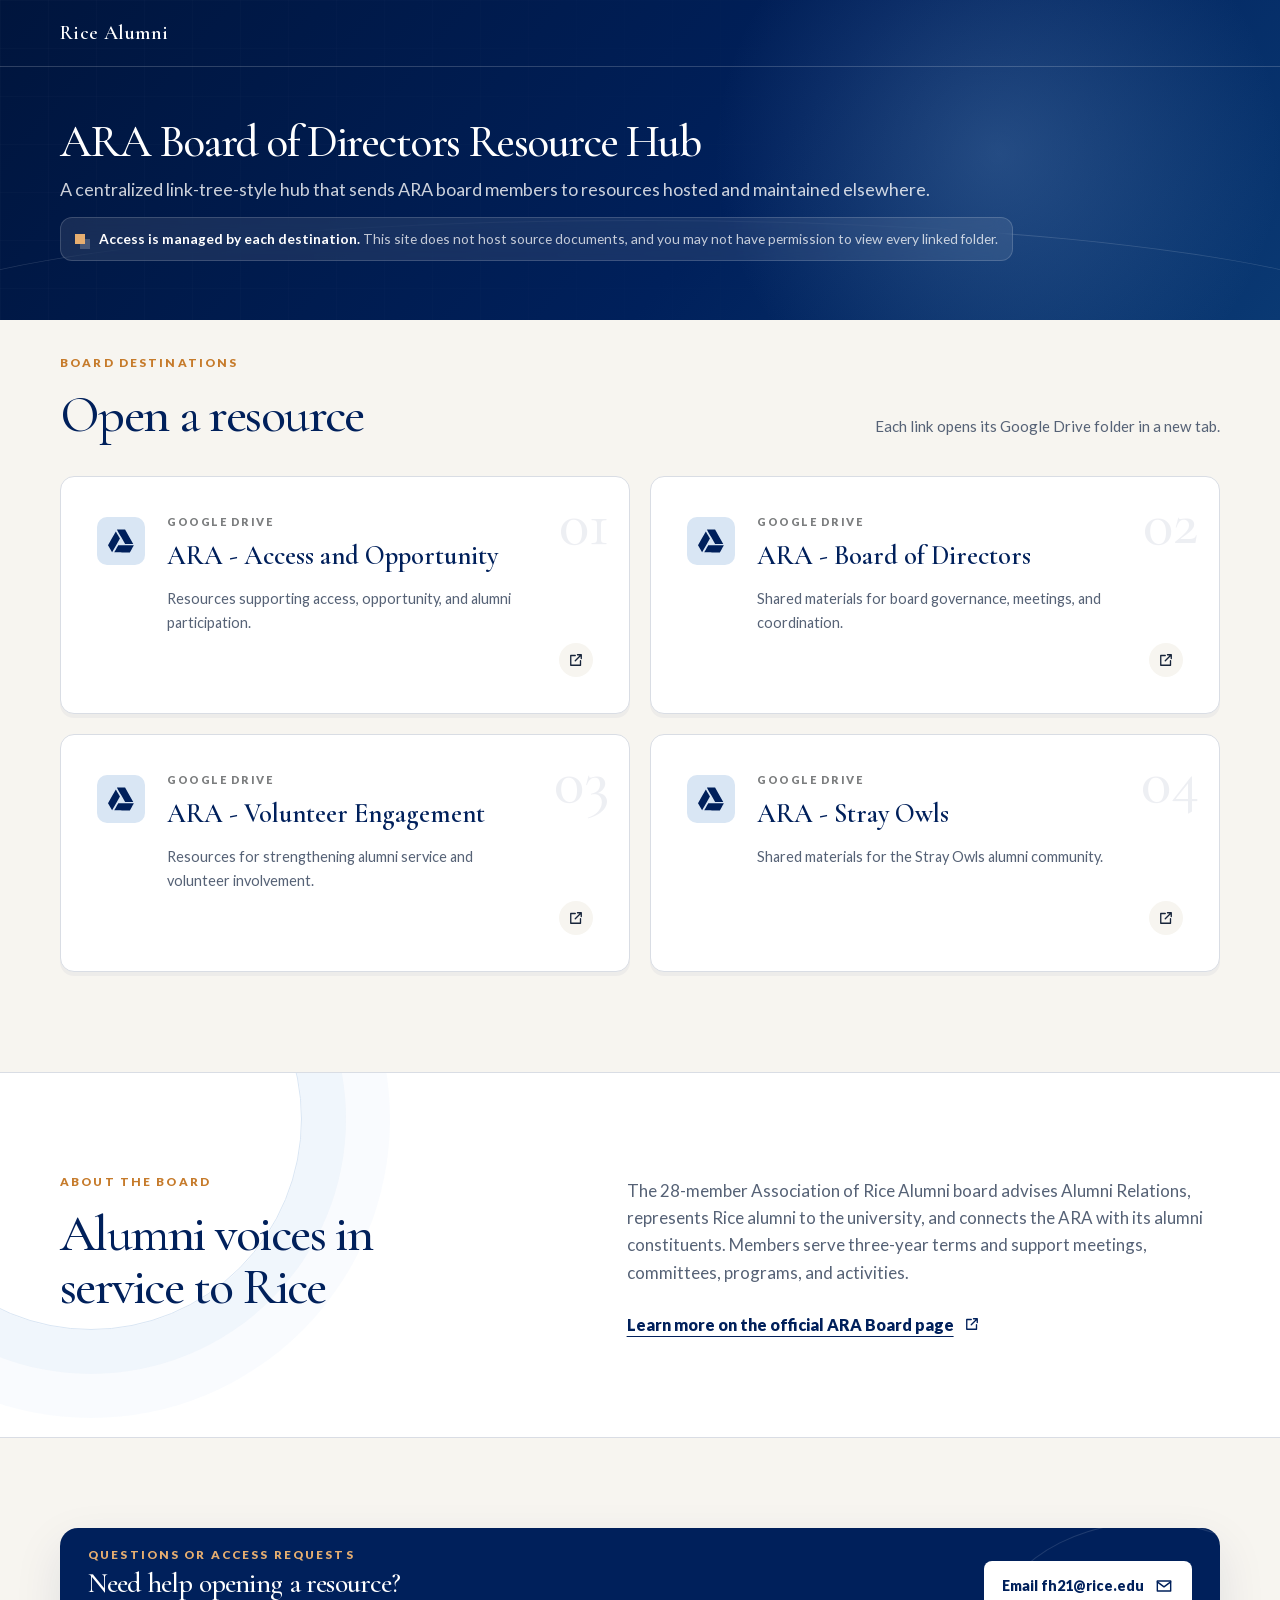
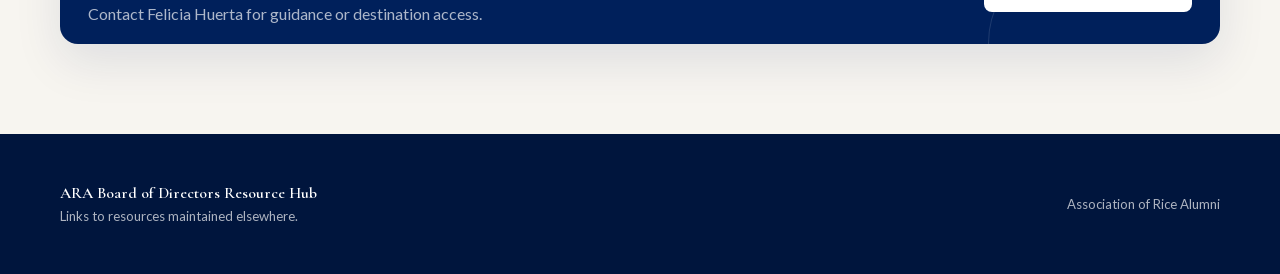
==== commit e0a7038f: "Correct Google Drive icon geometry Co-authored-by: Copilot App <223556219+Copilot@users.noreply.gith" ====
--- a/index.html
+++ b/index.html
@@ -101,10 +101,8 @@
           >
             <span class="card-number" aria-hidden="true">01</span>
             <span class="drive-icon" aria-hidden="true">
-              <svg viewBox="0 0 32 32">
-                <path d="m11 4 5 9-5 9H2l9-18Z"/>
-                <path d="m12.4 4h9.2l8.9 15.5h-9.2Z"/>
-                <path d="M11 23.5 15.8 15h10l4.7 8.5-4.5 4.4H14Z"/>
+              <svg viewBox="0 0 24 24">
+                <path d="M12.01 1.485c-2.082 0-3.754.02-3.743.047.01.02 1.708 3.001 3.774 6.62l3.76 6.574h3.76c2.081 0 3.753-.02 3.742-.047-.005-.02-1.708-3.001-3.775-6.62l-3.76-6.574zm-4.76 1.73a789.828 789.861 0 0 0-3.63 6.319L0 15.868l1.89 3.298 1.885 3.297 3.62-6.335 3.618-6.33-1.88-3.287C8.1 4.704 7.255 3.22 7.25 3.214zm2.259 12.653-.203.348c-.114.198-.96 1.672-1.88 3.287a423.93 423.948 0 0 1-1.698 2.97c-.01.026 3.24.042 7.222.042h7.244l1.796-3.157c.992-1.734 1.85-3.23 1.906-3.323l.104-.167h-7.249z"/>
               </svg>
             </span>
             <span class="card-content">
@@ -127,10 +125,8 @@
           >
             <span class="card-number" aria-hidden="true">02</span>
             <span class="drive-icon" aria-hidden="true">
-              <svg viewBox="0 0 32 32">
-                <path d="m11 4 5 9-5 9H2l9-18Z"/>
-                <path d="m12.4 4h9.2l8.9 15.5h-9.2Z"/>
-                <path d="M11 23.5 15.8 15h10l4.7 8.5-4.5 4.4H14Z"/>
+              <svg viewBox="0 0 24 24">
+                <path d="M12.01 1.485c-2.082 0-3.754.02-3.743.047.01.02 1.708 3.001 3.774 6.62l3.76 6.574h3.76c2.081 0 3.753-.02 3.742-.047-.005-.02-1.708-3.001-3.775-6.62l-3.76-6.574zm-4.76 1.73a789.828 789.861 0 0 0-3.63 6.319L0 15.868l1.89 3.298 1.885 3.297 3.62-6.335 3.618-6.33-1.88-3.287C8.1 4.704 7.255 3.22 7.25 3.214zm2.259 12.653-.203.348c-.114.198-.96 1.672-1.88 3.287a423.93 423.948 0 0 1-1.698 2.97c-.01.026 3.24.042 7.222.042h7.244l1.796-3.157c.992-1.734 1.85-3.23 1.906-3.323l.104-.167h-7.249z"/>
               </svg>
             </span>
             <span class="card-content">
@@ -153,10 +149,8 @@
           >
             <span class="card-number" aria-hidden="true">03</span>
             <span class="drive-icon" aria-hidden="true">
-              <svg viewBox="0 0 32 32">
-                <path d="m11 4 5 9-5 9H2l9-18Z"/>
-                <path d="m12.4 4h9.2l8.9 15.5h-9.2Z"/>
-                <path d="M11 23.5 15.8 15h10l4.7 8.5-4.5 4.4H14Z"/>
+              <svg viewBox="0 0 24 24">
+                <path d="M12.01 1.485c-2.082 0-3.754.02-3.743.047.01.02 1.708 3.001 3.774 6.62l3.76 6.574h3.76c2.081 0 3.753-.02 3.742-.047-.005-.02-1.708-3.001-3.775-6.62l-3.76-6.574zm-4.76 1.73a789.828 789.861 0 0 0-3.63 6.319L0 15.868l1.89 3.298 1.885 3.297 3.62-6.335 3.618-6.33-1.88-3.287C8.1 4.704 7.255 3.22 7.25 3.214zm2.259 12.653-.203.348c-.114.198-.96 1.672-1.88 3.287a423.93 423.948 0 0 1-1.698 2.97c-.01.026 3.24.042 7.222.042h7.244l1.796-3.157c.992-1.734 1.85-3.23 1.906-3.323l.104-.167h-7.249z"/>
               </svg>
             </span>
             <span class="card-content">
@@ -179,10 +173,8 @@
           >
             <span class="card-number" aria-hidden="true">04</span>
             <span class="drive-icon" aria-hidden="true">
-              <svg viewBox="0 0 32 32">
-                <path d="m11 4 5 9-5 9H2l9-18Z"/>
-                <path d="m12.4 4h9.2l8.9 15.5h-9.2Z"/>
-                <path d="M11 23.5 15.8 15h10l4.7 8.5-4.5 4.4H14Z"/>
+              <svg viewBox="0 0 24 24">
+                <path d="M12.01 1.485c-2.082 0-3.754.02-3.743.047.01.02 1.708 3.001 3.774 6.62l3.76 6.574h3.76c2.081 0 3.753-.02 3.742-.047-.005-.02-1.708-3.001-3.775-6.62l-3.76-6.574zm-4.76 1.73a789.828 789.861 0 0 0-3.63 6.319L0 15.868l1.89 3.298 1.885 3.297 3.62-6.335 3.618-6.33-1.88-3.287C8.1 4.704 7.255 3.22 7.25 3.214zm2.259 12.653-.203.348c-.114.198-.96 1.672-1.88 3.287a423.93 423.948 0 0 1-1.698 2.97c-.01.026 3.24.042 7.222.042h7.244l1.796-3.157c.992-1.734 1.85-3.23 1.906-3.323l.104-.167h-7.249z"/>
               </svg>
             </span>
             <span class="card-content">
--- a/styles.css
+++ b/styles.css
@@ -191,7 +191,8 @@
 }
 
 .hero-summary {
-  max-width: 920px;
+  max-width: 1160px;
+  width: 100%;
   margin: 10px 0 0;
   color: rgba(255, 255, 255, 0.8);
   font-size: clamp(0.98rem, 1.5vw, 1.12rem);
@@ -200,7 +201,8 @@
 
 .access-note {
   display: flex;
-  max-width: 1160px;
+  width: fit-content;
+  max-width: 100%;
   margin-top: 14px;
   padding: 10px 14px;
   align-items: flex-start;
@@ -254,7 +256,8 @@
 }
 
 .section-heading p:last-child {
-  max-width: 300px;
+  width: max-content;
+  max-width: min(100%, 420px);
   margin: 0 0 4px;
   color: var(--muted);
   font-size: 0.94rem;
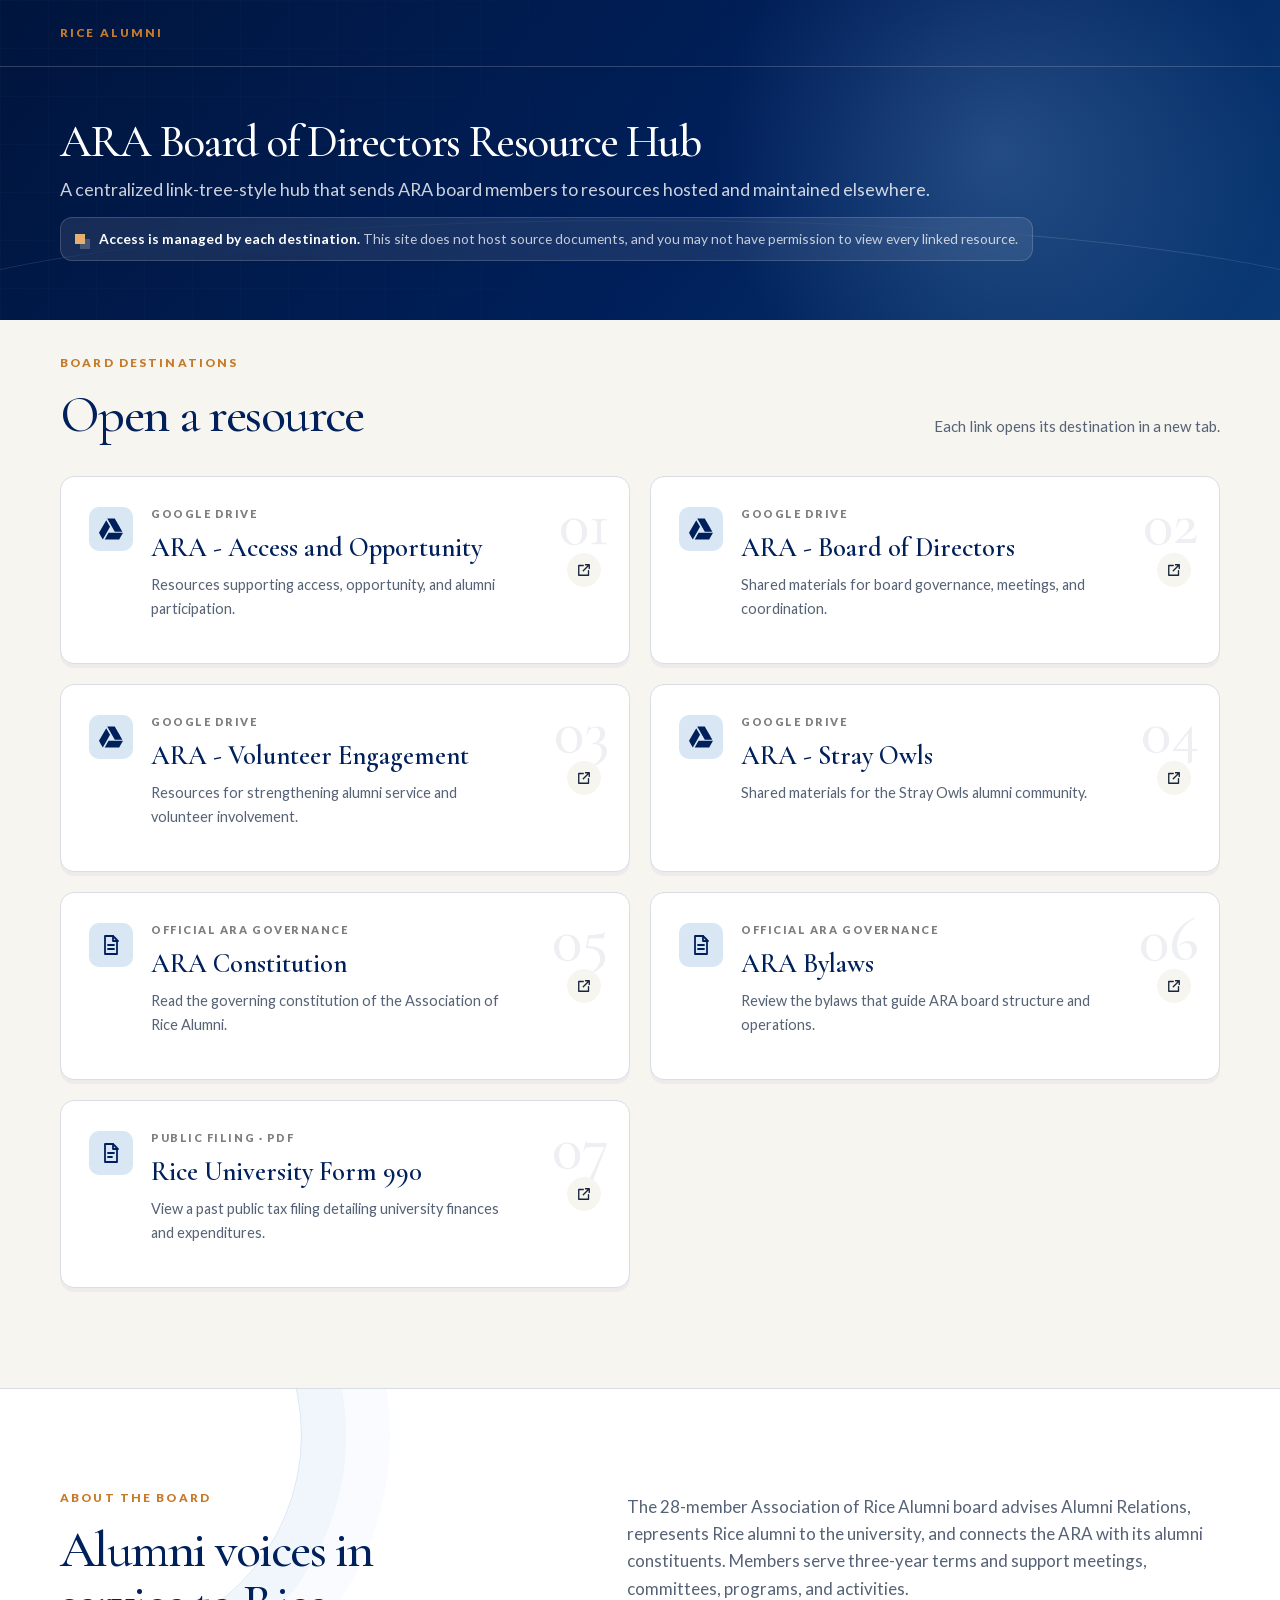
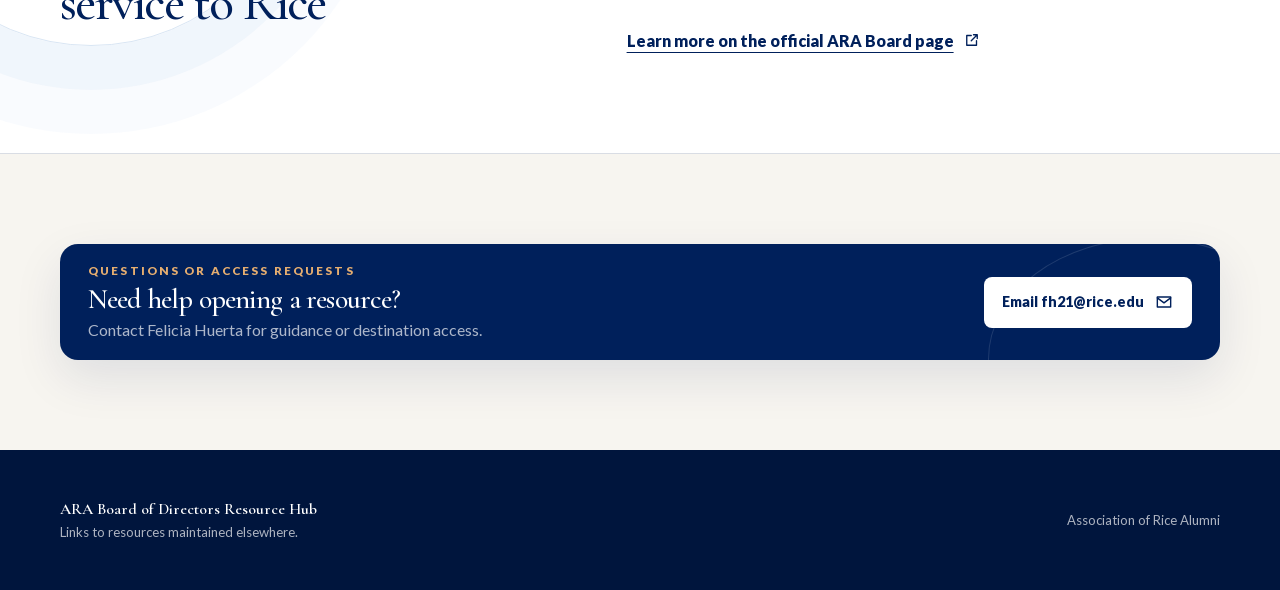
==== commit 2b685ec3: "Expand and condense board resources Add public governance and tax filing links, tighten resource car" ====
--- a/index.html
+++ b/index.html
@@ -74,7 +74,7 @@
               <p>
                 <strong>Access is managed by each destination.</strong>
                 This site does not host source documents, and you may not have
-                permission to view every linked folder.
+                permission to view every linked resource.
               </p>
             </div>
           </div>
@@ -89,7 +89,7 @@
             <p class="eyebrow">Board destinations</p>
             <h2 id="resources-title">Open a resource</h2>
           </div>
-          <p>Each link opens its Google Drive folder in a new tab.</p>
+          <p>Each link opens its destination in a new tab.</p>
         </div>
 
         <div class="resource-grid">
@@ -100,8 +100,8 @@
             rel="noopener noreferrer"
           >
             <span class="card-number" aria-hidden="true">01</span>
-            <span class="drive-icon" aria-hidden="true">
-              <svg viewBox="0 0 24 24">
+            <span class="resource-icon" aria-hidden="true">
+              <svg class="drive-glyph" viewBox="0 0 24 24">
                 <path d="M12.01 1.485c-2.082 0-3.754.02-3.743.047.01.02 1.708 3.001 3.774 6.62l3.76 6.574h3.76c2.081 0 3.753-.02 3.742-.047-.005-.02-1.708-3.001-3.775-6.62l-3.76-6.574zm-4.76 1.73a789.828 789.861 0 0 0-3.63 6.319L0 15.868l1.89 3.298 1.885 3.297 3.62-6.335 3.618-6.33-1.88-3.287C8.1 4.704 7.255 3.22 7.25 3.214zm2.259 12.653-.203.348c-.114.198-.96 1.672-1.88 3.287a423.93 423.948 0 0 1-1.698 2.97c-.01.026 3.24.042 7.222.042h7.244l1.796-3.157c.992-1.734 1.85-3.23 1.906-3.323l.104-.167h-7.249z"/>
               </svg>
             </span>
@@ -124,8 +124,8 @@
             rel="noopener noreferrer"
           >
             <span class="card-number" aria-hidden="true">02</span>
-            <span class="drive-icon" aria-hidden="true">
-              <svg viewBox="0 0 24 24">
+            <span class="resource-icon" aria-hidden="true">
+              <svg class="drive-glyph" viewBox="0 0 24 24">
                 <path d="M12.01 1.485c-2.082 0-3.754.02-3.743.047.01.02 1.708 3.001 3.774 6.62l3.76 6.574h3.76c2.081 0 3.753-.02 3.742-.047-.005-.02-1.708-3.001-3.775-6.62l-3.76-6.574zm-4.76 1.73a789.828 789.861 0 0 0-3.63 6.319L0 15.868l1.89 3.298 1.885 3.297 3.62-6.335 3.618-6.33-1.88-3.287C8.1 4.704 7.255 3.22 7.25 3.214zm2.259 12.653-.203.348c-.114.198-.96 1.672-1.88 3.287a423.93 423.948 0 0 1-1.698 2.97c-.01.026 3.24.042 7.222.042h7.244l1.796-3.157c.992-1.734 1.85-3.23 1.906-3.323l.104-.167h-7.249z"/>
               </svg>
             </span>
@@ -148,8 +148,8 @@
             rel="noopener noreferrer"
           >
             <span class="card-number" aria-hidden="true">03</span>
-            <span class="drive-icon" aria-hidden="true">
-              <svg viewBox="0 0 24 24">
+            <span class="resource-icon" aria-hidden="true">
+              <svg class="drive-glyph" viewBox="0 0 24 24">
                 <path d="M12.01 1.485c-2.082 0-3.754.02-3.743.047.01.02 1.708 3.001 3.774 6.62l3.76 6.574h3.76c2.081 0 3.753-.02 3.742-.047-.005-.02-1.708-3.001-3.775-6.62l-3.76-6.574zm-4.76 1.73a789.828 789.861 0 0 0-3.63 6.319L0 15.868l1.89 3.298 1.885 3.297 3.62-6.335 3.618-6.33-1.88-3.287C8.1 4.704 7.255 3.22 7.25 3.214zm2.259 12.653-.203.348c-.114.198-.96 1.672-1.88 3.287a423.93 423.948 0 0 1-1.698 2.97c-.01.026 3.24.042 7.222.042h7.244l1.796-3.157c.992-1.734 1.85-3.23 1.906-3.323l.104-.167h-7.249z"/>
               </svg>
             </span>
@@ -172,8 +172,8 @@
             rel="noopener noreferrer"
           >
             <span class="card-number" aria-hidden="true">04</span>
-            <span class="drive-icon" aria-hidden="true">
-              <svg viewBox="0 0 24 24">
+            <span class="resource-icon" aria-hidden="true">
+              <svg class="drive-glyph" viewBox="0 0 24 24">
                 <path d="M12.01 1.485c-2.082 0-3.754.02-3.743.047.01.02 1.708 3.001 3.774 6.62l3.76 6.574h3.76c2.081 0 3.753-.02 3.742-.047-.005-.02-1.708-3.001-3.775-6.62l-3.76-6.574zm-4.76 1.73a789.828 789.861 0 0 0-3.63 6.319L0 15.868l1.89 3.298 1.885 3.297 3.62-6.335 3.618-6.33-1.88-3.287C8.1 4.704 7.255 3.22 7.25 3.214zm2.259 12.653-.203.348c-.114.198-.96 1.672-1.88 3.287a423.93 423.948 0 0 1-1.698 2.97c-.01.026 3.24.042 7.222.042h7.244l1.796-3.157c.992-1.734 1.85-3.23 1.906-3.323l.104-.167h-7.249z"/>
               </svg>
             </span>
@@ -183,6 +183,81 @@
               <span>Shared materials for the Stray Owls alumni community.</span>
             </span>
             <span class="external-icon" aria-label="Opens in a new tab">
+              <svg viewBox="0 0 24 24" aria-hidden="true">
+                <path d="M14 5h5v5M19 5l-8 8M18 13v6H5V6h6"/>
+              </svg>
+            </span>
+          </a>
+
+          <a
+            class="resource-card"
+            href="https://alumni.rice.edu/constitution"
+            target="_blank"
+            rel="noopener noreferrer"
+          >
+            <span class="card-number" aria-hidden="true">05</span>
+            <span class="resource-icon" aria-hidden="true">
+              <svg class="document-glyph" viewBox="0 0 24 24">
+                <path d="M6 3h8l4 4v14H6Z"/>
+                <path d="M14 3v5h5M9 12h6M9 16h6"/>
+              </svg>
+            </span>
+            <span class="card-content">
+              <span class="card-kicker">Official ARA governance</span>
+              <strong>ARA Constitution</strong>
+              <span>Read the governing constitution of the Association of Rice Alumni.</span>
+            </span>
+            <span class="external-icon" aria-label="Opens in a new tab">
+              <svg viewBox="0 0 24 24" aria-hidden="true">
+                <path d="M14 5h5v5M19 5l-8 8M18 13v6H5V6h6"/>
+              </svg>
+            </span>
+          </a>
+
+          <a
+            class="resource-card"
+            href="https://alumni.rice.edu/bylaws"
+            target="_blank"
+            rel="noopener noreferrer"
+          >
+            <span class="card-number" aria-hidden="true">06</span>
+            <span class="resource-icon" aria-hidden="true">
+              <svg class="document-glyph" viewBox="0 0 24 24">
+                <path d="M6 3h8l4 4v14H6Z"/>
+                <path d="M14 3v5h5M9 12h6M9 16h6"/>
+              </svg>
+            </span>
+            <span class="card-content">
+              <span class="card-kicker">Official ARA governance</span>
+              <strong>ARA Bylaws</strong>
+              <span>Review the bylaws that guide ARA board structure and operations.</span>
+            </span>
+            <span class="external-icon" aria-label="Opens in a new tab">
+              <svg viewBox="0 0 24 24" aria-hidden="true">
+                <path d="M14 5h5v5M19 5l-8 8M18 13v6H5V6h6"/>
+              </svg>
+            </span>
+          </a>
+
+          <a
+            class="resource-card"
+            href="https://apps.irs.gov/pub/epostcard/cor/741109620_202406_990_2025051623438167.pdf"
+            target="_blank"
+            rel="noopener noreferrer"
+          >
+            <span class="card-number" aria-hidden="true">07</span>
+            <span class="resource-icon" aria-hidden="true">
+              <svg class="document-glyph" viewBox="0 0 24 24">
+                <path d="M6 3h8l4 4v14H6Z"/>
+                <path d="M14 3v5h5M9 12h6M9 16h4"/>
+              </svg>
+            </span>
+            <span class="card-content">
+              <span class="card-kicker">Public filing · PDF</span>
+              <strong>Rice University Form 990</strong>
+              <span>View a past public tax filing detailing university finances and expenditures.</span>
+            </span>
+            <span class="external-icon" aria-label="Opens PDF in a new tab">
               <svg viewBox="0 0 24 24" aria-hidden="true">
                 <path d="M14 5h5v5M19 5l-8 8M18 13v6H5V6h6"/>
               </svg>
--- a/styles.css
+++ b/styles.css
@@ -124,10 +124,12 @@
 }
 
 .brand strong {
-  font-family: var(--serif);
-  font-size: 1.25rem;
-  font-weight: 600;
-  letter-spacing: 0.02em;
+  color: var(--warm);
+  font-family: var(--sans);
+  font-size: 0.74rem;
+  font-weight: 800;
+  letter-spacing: 0.18em;
+  text-transform: uppercase;
 }
 
 .hero {
@@ -159,6 +161,11 @@
   padding-block: 82px 22px;
   align-items: center;
   grid-template-columns: minmax(0, 1fr);
+}
+
+.hero-copy,
+.card-content {
+  min-width: 0;
 }
 
 .eyebrow {
@@ -272,8 +279,8 @@
 .resource-card {
   position: relative;
   display: grid;
-  min-height: 238px;
-  padding: 36px;
+  min-height: 188px;
+  padding: 28px;
   overflow: hidden;
   color: var(--ink);
   background: var(--white);
@@ -281,8 +288,8 @@
   border-radius: 14px;
   box-shadow: 0 4px 0 rgba(0, 32, 91, 0.04);
   text-decoration: none;
-  grid-template-columns: auto 1fr auto;
-  gap: 22px;
+  grid-template-columns: auto minmax(0, 1fr) auto;
+  gap: 18px;
   transition:
     border-color 220ms ease,
     box-shadow 220ms ease,
@@ -322,19 +329,30 @@
   line-height: 1;
 }
 
-.drive-icon {
+.resource-icon {
   display: grid;
-  width: 48px;
-  height: 48px;
-  margin-top: 4px;
+  width: 44px;
+  height: 44px;
+  margin-top: 2px;
   background: var(--rice-blue-light);
   border-radius: 10px;
   place-items: center;
 }
 
-.drive-icon svg {
-  width: 26px;
+.resource-icon svg {
+  width: 24px;
+}
+
+.drive-glyph {
   fill: var(--rice-blue);
+}
+
+.document-glyph {
+  fill: none;
+  stroke: var(--rice-blue);
+  stroke-linecap: round;
+  stroke-linejoin: round;
+  stroke-width: 1.8;
 }
 
 .card-content {
@@ -362,7 +380,7 @@
 
 .card-content > span:last-child {
   max-width: 360px;
-  margin-top: 16px;
+  margin-top: 10px;
   color: var(--muted);
   font-size: 0.91rem;
 }
@@ -373,7 +391,7 @@
   display: grid;
   width: 34px;
   height: 34px;
-  align-self: end;
+  align-self: center;
   background: var(--paper);
   border-radius: 50%;
   place-items: center;
@@ -602,13 +620,13 @@
   }
 
   .resource-card {
-    min-height: 250px;
-    padding: 28px 24px;
-    grid-template-columns: 42px 1fr;
+    min-height: 188px;
+    padding: 24px;
+    grid-template-columns: 42px minmax(0, 1fr);
     gap: 16px;
   }
 
-  .drive-icon {
+  .resource-icon {
     width: 42px;
     height: 42px;
   }
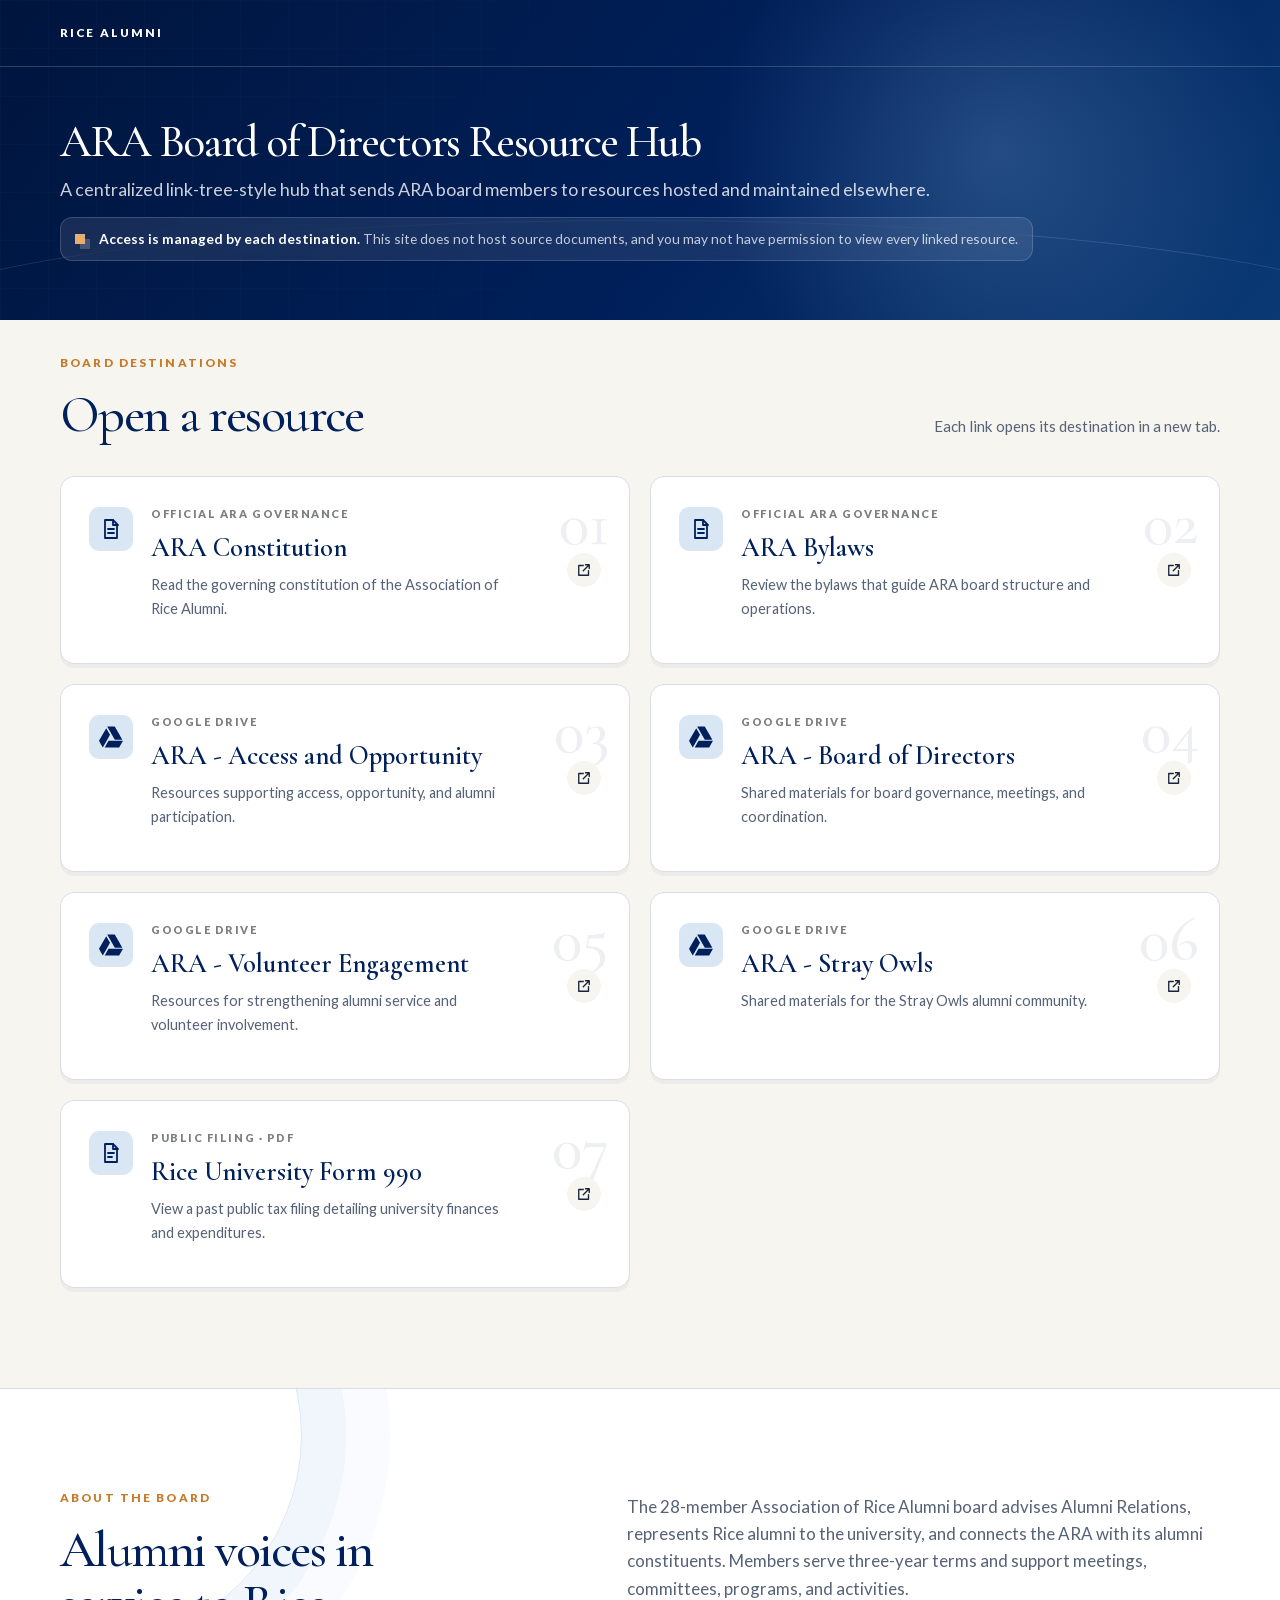
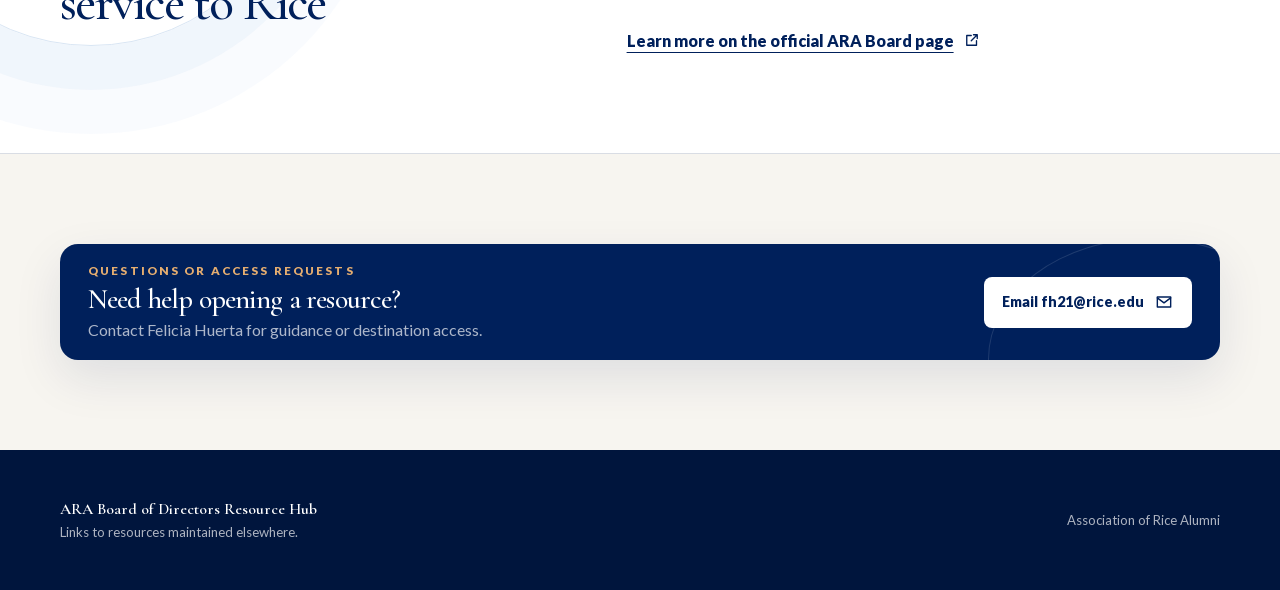
==== commit 0d243022: "Finalize resource order and header Promote the ARA Constitution and Bylaws to the first resource row" ====
--- a/index.html
+++ b/index.html
@@ -95,11 +95,61 @@
         <div class="resource-grid">
           <a
             class="resource-card"
+            href="https://alumni.rice.edu/constitution"
+            target="_blank"
+            rel="noopener noreferrer"
+          >
+            <span class="card-number" aria-hidden="true">01</span>
+            <span class="resource-icon" aria-hidden="true">
+              <svg class="document-glyph" viewBox="0 0 24 24">
+                <path d="M6 3h8l4 4v14H6Z"/>
+                <path d="M14 3v5h5M9 12h6M9 16h6"/>
+              </svg>
+            </span>
+            <span class="card-content">
+              <span class="card-kicker">Official ARA governance</span>
+              <strong>ARA Constitution</strong>
+              <span>Read the governing constitution of the Association of Rice Alumni.</span>
+            </span>
+            <span class="external-icon" aria-label="Opens in a new tab">
+              <svg viewBox="0 0 24 24" aria-hidden="true">
+                <path d="M14 5h5v5M19 5l-8 8M18 13v6H5V6h6"/>
+              </svg>
+            </span>
+          </a>
+
+          <a
+            class="resource-card"
+            href="https://alumni.rice.edu/bylaws"
+            target="_blank"
+            rel="noopener noreferrer"
+          >
+            <span class="card-number" aria-hidden="true">02</span>
+            <span class="resource-icon" aria-hidden="true">
+              <svg class="document-glyph" viewBox="0 0 24 24">
+                <path d="M6 3h8l4 4v14H6Z"/>
+                <path d="M14 3v5h5M9 12h6M9 16h6"/>
+              </svg>
+            </span>
+            <span class="card-content">
+              <span class="card-kicker">Official ARA governance</span>
+              <strong>ARA Bylaws</strong>
+              <span>Review the bylaws that guide ARA board structure and operations.</span>
+            </span>
+            <span class="external-icon" aria-label="Opens in a new tab">
+              <svg viewBox="0 0 24 24" aria-hidden="true">
+                <path d="M14 5h5v5M19 5l-8 8M18 13v6H5V6h6"/>
+              </svg>
+            </span>
+          </a>
+
+          <a
+            class="resource-card"
             href="https://drive.google.com/drive/folders/0AOT-ZNPkoVrcUk9PVA?usp=notify_sd_md"
             target="_blank"
             rel="noopener noreferrer"
           >
-            <span class="card-number" aria-hidden="true">01</span>
+            <span class="card-number" aria-hidden="true">03</span>
             <span class="resource-icon" aria-hidden="true">
               <svg class="drive-glyph" viewBox="0 0 24 24">
                 <path d="M12.01 1.485c-2.082 0-3.754.02-3.743.047.01.02 1.708 3.001 3.774 6.62l3.76 6.574h3.76c2.081 0 3.753-.02 3.742-.047-.005-.02-1.708-3.001-3.775-6.62l-3.76-6.574zm-4.76 1.73a789.828 789.861 0 0 0-3.63 6.319L0 15.868l1.89 3.298 1.885 3.297 3.62-6.335 3.618-6.33-1.88-3.287C8.1 4.704 7.255 3.22 7.25 3.214zm2.259 12.653-.203.348c-.114.198-.96 1.672-1.88 3.287a423.93 423.948 0 0 1-1.698 2.97c-.01.026 3.24.042 7.222.042h7.244l1.796-3.157c.992-1.734 1.85-3.23 1.906-3.323l.104-.167h-7.249z"/>
@@ -123,7 +173,7 @@
             target="_blank"
             rel="noopener noreferrer"
           >
-            <span class="card-number" aria-hidden="true">02</span>
+            <span class="card-number" aria-hidden="true">04</span>
             <span class="resource-icon" aria-hidden="true">
               <svg class="drive-glyph" viewBox="0 0 24 24">
                 <path d="M12.01 1.485c-2.082 0-3.754.02-3.743.047.01.02 1.708 3.001 3.774 6.62l3.76 6.574h3.76c2.081 0 3.753-.02 3.742-.047-.005-.02-1.708-3.001-3.775-6.62l-3.76-6.574zm-4.76 1.73a789.828 789.861 0 0 0-3.63 6.319L0 15.868l1.89 3.298 1.885 3.297 3.62-6.335 3.618-6.33-1.88-3.287C8.1 4.704 7.255 3.22 7.25 3.214zm2.259 12.653-.203.348c-.114.198-.96 1.672-1.88 3.287a423.93 423.948 0 0 1-1.698 2.97c-.01.026 3.24.042 7.222.042h7.244l1.796-3.157c.992-1.734 1.85-3.23 1.906-3.323l.104-.167h-7.249z"/>
@@ -147,7 +197,7 @@
             target="_blank"
             rel="noopener noreferrer"
           >
-            <span class="card-number" aria-hidden="true">03</span>
+            <span class="card-number" aria-hidden="true">05</span>
             <span class="resource-icon" aria-hidden="true">
               <svg class="drive-glyph" viewBox="0 0 24 24">
                 <path d="M12.01 1.485c-2.082 0-3.754.02-3.743.047.01.02 1.708 3.001 3.774 6.62l3.76 6.574h3.76c2.081 0 3.753-.02 3.742-.047-.005-.02-1.708-3.001-3.775-6.62l-3.76-6.574zm-4.76 1.73a789.828 789.861 0 0 0-3.63 6.319L0 15.868l1.89 3.298 1.885 3.297 3.62-6.335 3.618-6.33-1.88-3.287C8.1 4.704 7.255 3.22 7.25 3.214zm2.259 12.653-.203.348c-.114.198-.96 1.672-1.88 3.287a423.93 423.948 0 0 1-1.698 2.97c-.01.026 3.24.042 7.222.042h7.244l1.796-3.157c.992-1.734 1.85-3.23 1.906-3.323l.104-.167h-7.249z"/>
@@ -171,7 +221,7 @@
             target="_blank"
             rel="noopener noreferrer"
           >
-            <span class="card-number" aria-hidden="true">04</span>
+            <span class="card-number" aria-hidden="true">06</span>
             <span class="resource-icon" aria-hidden="true">
               <svg class="drive-glyph" viewBox="0 0 24 24">
                 <path d="M12.01 1.485c-2.082 0-3.754.02-3.743.047.01.02 1.708 3.001 3.774 6.62l3.76 6.574h3.76c2.081 0 3.753-.02 3.742-.047-.005-.02-1.708-3.001-3.775-6.62l-3.76-6.574zm-4.76 1.73a789.828 789.861 0 0 0-3.63 6.319L0 15.868l1.89 3.298 1.885 3.297 3.62-6.335 3.618-6.33-1.88-3.287C8.1 4.704 7.255 3.22 7.25 3.214zm2.259 12.653-.203.348c-.114.198-.96 1.672-1.88 3.287a423.93 423.948 0 0 1-1.698 2.97c-.01.026 3.24.042 7.222.042h7.244l1.796-3.157c.992-1.734 1.85-3.23 1.906-3.323l.104-.167h-7.249z"/>
@@ -181,56 +231,6 @@
               <span class="card-kicker">Google Drive</span>
               <strong>ARA - Stray Owls</strong>
               <span>Shared materials for the Stray Owls alumni community.</span>
-            </span>
-            <span class="external-icon" aria-label="Opens in a new tab">
-              <svg viewBox="0 0 24 24" aria-hidden="true">
-                <path d="M14 5h5v5M19 5l-8 8M18 13v6H5V6h6"/>
-              </svg>
-            </span>
-          </a>
-
-          <a
-            class="resource-card"
-            href="https://alumni.rice.edu/constitution"
-            target="_blank"
-            rel="noopener noreferrer"
-          >
-            <span class="card-number" aria-hidden="true">05</span>
-            <span class="resource-icon" aria-hidden="true">
-              <svg class="document-glyph" viewBox="0 0 24 24">
-                <path d="M6 3h8l4 4v14H6Z"/>
-                <path d="M14 3v5h5M9 12h6M9 16h6"/>
-              </svg>
-            </span>
-            <span class="card-content">
-              <span class="card-kicker">Official ARA governance</span>
-              <strong>ARA Constitution</strong>
-              <span>Read the governing constitution of the Association of Rice Alumni.</span>
-            </span>
-            <span class="external-icon" aria-label="Opens in a new tab">
-              <svg viewBox="0 0 24 24" aria-hidden="true">
-                <path d="M14 5h5v5M19 5l-8 8M18 13v6H5V6h6"/>
-              </svg>
-            </span>
-          </a>
-
-          <a
-            class="resource-card"
-            href="https://alumni.rice.edu/bylaws"
-            target="_blank"
-            rel="noopener noreferrer"
-          >
-            <span class="card-number" aria-hidden="true">06</span>
-            <span class="resource-icon" aria-hidden="true">
-              <svg class="document-glyph" viewBox="0 0 24 24">
-                <path d="M6 3h8l4 4v14H6Z"/>
-                <path d="M14 3v5h5M9 12h6M9 16h6"/>
-              </svg>
-            </span>
-            <span class="card-content">
-              <span class="card-kicker">Official ARA governance</span>
-              <strong>ARA Bylaws</strong>
-              <span>Review the bylaws that guide ARA board structure and operations.</span>
             </span>
             <span class="external-icon" aria-label="Opens in a new tab">
               <svg viewBox="0 0 24 24" aria-hidden="true">
--- a/styles.css
+++ b/styles.css
@@ -124,7 +124,7 @@
 }
 
 .brand strong {
-  color: var(--warm);
+  color: var(--white);
   font-family: var(--sans);
   font-size: 0.74rem;
   font-weight: 800;
